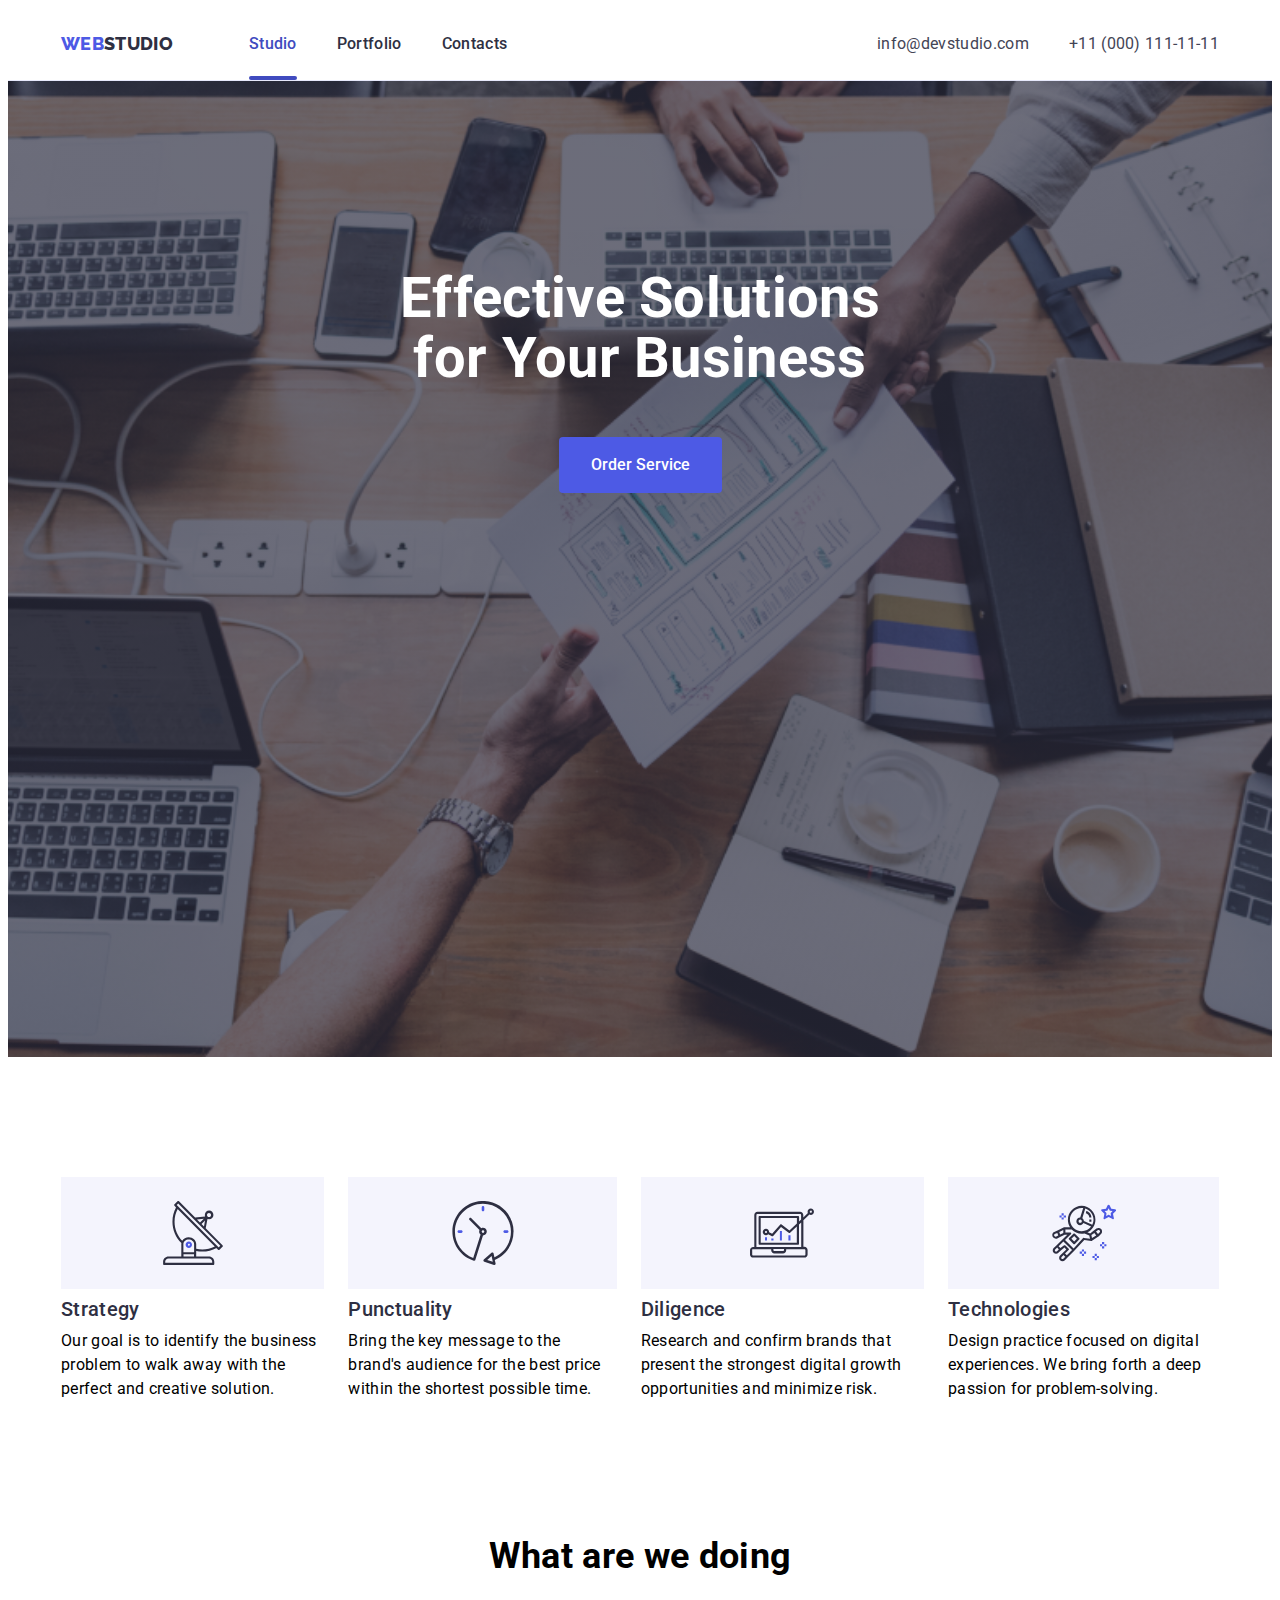
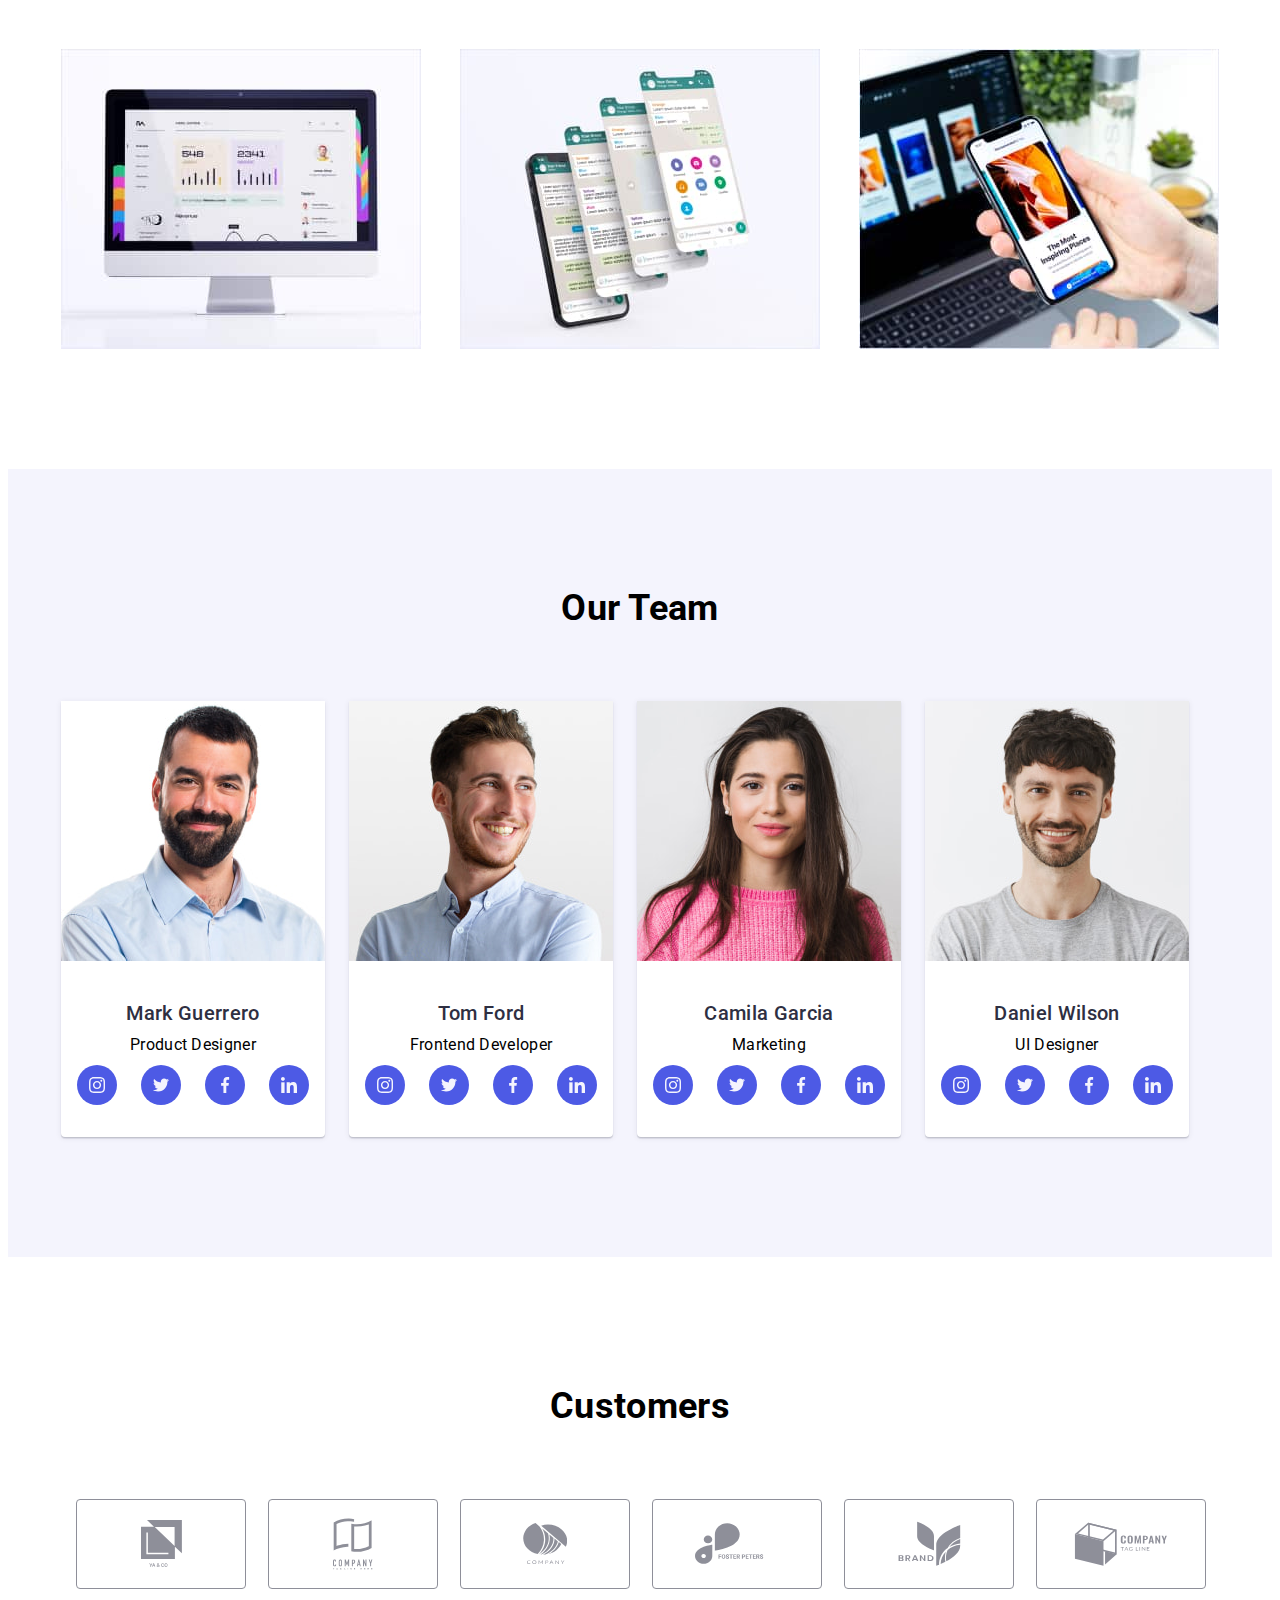
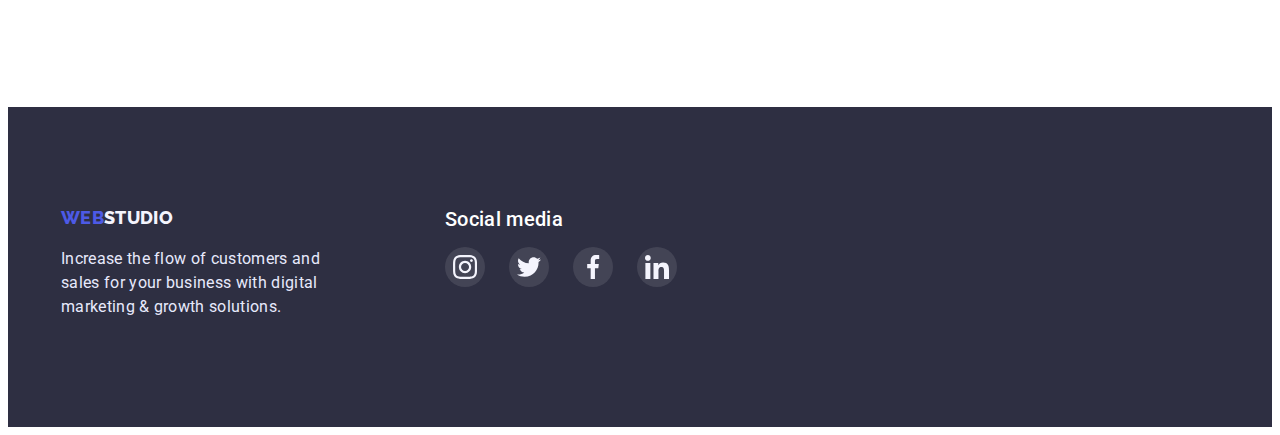
==== index.html @ f8e9d080 "Initial commit" ====
<!DOCTYPE html>
<html lang="en">
  <head>
    <meta charset="UTF-8" />
    <meta http-equiv="X-UA-Compatible" content="IE=edge" />
    <meta name="viewport" content="width=device-width, initial-scale=1.0" />
    <title>GOIT Homework 03</title>
    <link rel="preconnect" href="https://fonts.googleapis.com" />
    <link rel="preconnect" href="https://fonts.gstatic.com" crossorigin />
    <link
      href="https://fonts.googleapis.com/css2?family=Raleway:wght@800&family=Roboto:wght@400;500;700&display=swap"
      rel="stylesheet"
    />
    <link
      rel="stylesheet"
      href="https://cdnjs.cloudflare.com/ajax/libs/modern-normalize/1.1.0/modern-normalize.min.css"
      integrity="sha512-wpPYUAdjBVSE4KJnH1VR1HeZfpl1ub8YT/NKx4PuQ5NmX2tKuGu6U/JRp5y+Y8XG2tV+wKQpNHVUX03MfMFn9Q=="
      crossorigin="anonymous"
      referrerpolicy="no-referrer"
    />
    <link rel="stylesheet" href="./css/styles.css" />
  </head>

  <body>
    <!--Шапка-->
    <header class="page-header">
      <div class="container">
        <nav class="site-nav">
          <a class="logo" href="./index.html">
            <span class="logo-accent">Web</span>Studio</a
          >
          <ul class="site-nav list">
            <li class="item">
              <a class="link current" href="./index.html">Studio</a>
            </li>
            <li class="item">
              <a class="link" href="./portofolio.html">Portfolio</a>
            </li>
            <li class="item"><a class="link" href="">Contacts</a></li>
          </ul>
        </nav>

        <address>
          <ul class="auth-nav list">
            <li class="item">
              <a class="link" href="mailto:info@devstudio.com"
                >info@devstudio.com</a
              >
            </li>
            <li class="item">
              <a class="link" href="tel:+110001111111">+11 (000) 111-11-11</a>
            </li>
          </ul>
        </address>
      </div>
    </header>

    <main>
      <!--Hero-->
      <section class="hero-section">
        <h1 class="title">Effective Solutions for Your Business</h1>
        <button class="order-button" type="button" data-modal-open>
          Order Service
        </button>
      </section>

      <!--Features-->
      <section class="features-section">
        <div class="container">
          <h2 class="title" hidden>Features</h2>

          <ul class="features-list list">
            <li class="features-item">
              <div class="features-box">
                <svg class="features-icon" width="64" height="64">
                  <use href="./images/icons.svg#icon-antenna"></use>
                </svg>
              </div>
              <h3 class="subtitle">Strategy</h3>
              <p class="text">
                Our goal is to identify the business problem to walk away with
                the perfect and creative solution.
              </p>
            </li>
            <li class="features-item">
              <div class="features-box">
                <svg class="features-icon" width="64" height="64">
                  <use href="./images/icons.svg#icon-clock"></use>
                </svg>
              </div>
              <h3 class="subtitle">Punctuality</h3>
              <p>
                Bring the key message to the brand's audience for the best price
                within the shortest possible time.
              </p>
            </li>
            <li class="features-item">
              <div class="features-box">
                <svg class="features-icon" width="64" height="64">
                  <use href="./images/icons.svg#icon-diagram"></use>
                </svg>
              </div>
              <h3 class="subtitle">Diligence</h3>
              <p class="text">
                Research and confirm brands that present the strongest digital
                growth opportunities and minimize risk.
              </p>
            </li>
            <li class="features-item">
              <div class="features-box">
                <svg class="features-icon" width="64" height="64">
                  <use href="./images/icons.svg#icon-astronaut"></use>
                </svg>
              </div>
              <h3 class="subtitle">Technologies</h3>
              <p class="text">
                Design practice focused on digital experiences. We bring forth a
                deep passion for problem-solving.
              </p>
            </li>
          </ul>
        </div>
      </section>

      <!--What are we doing-->
      <section class="work-list-section">
        <div class="container">
          <h2 class="title">What are we doing</h2>

          <ul class="work-list list">
            <li class="item">
              <img
                class="image"
                src="./images/dekstop.jpg"
                alt="Monitor"
                width="360"
              />
            </li>
            <li class="item">
              <img
                class="image"
                src="./images/api.jpg"
                alt="Phones"
                width="360"
              />
            </li>
            <li class="item">
              <img
                class="image"
                src="./images/design.jpg"
                alt="Synchronization"
                width="360"
              />
            </li>
          </ul>
        </div>
      </section>

      <!--Our Team-->
      <section class="our-team-section">
        <div class="container">
          <h2 class="title">Our Team</h2>

          <ul class="team-list list">
            <li class="team-card">
              <img
                class="image"
                src="./images/photo-mark-guerrero.jpg"
                alt="photo-mark-guerrero"
                width="264"
              />
              <div class="card-label">
                <h3 class="subtitle">Mark Guerrero</h3>
                <p class="text">Product Designer</p>
                <ul class="social-list list">
                  <li class="social-item">
                    <a class="social-link" href="">
                      <svg class="social-icon">
                        <use href="./images/icons.svg#icon-instagram"></use>
                      </svg>
                    </a>
                  </li>
                  <li class="social-item">
                    <a class="social-link" href="">
                      <svg class="social-icon">
                        <use href="./images/icons.svg#icon-twitter"></use>
                      </svg>
                    </a>
                  </li>
                  <li class="social-item">
                    <a class="social-link" href="">
                      <svg class="social-icon">
                        <use href="./images/icons.svg#icon-facebook"></use>
                      </svg>
                    </a>
                  </li>
                  <li class="social-item">
                    <a class="social-link" href="">
                      <svg class="social-icon">
                        <use href="./images/icons.svg#icon-linkedin"></use>
                      </svg>
                    </a>
                  </li>
                </ul>
              </div>
            </li>
            <li class="team-card">
              <img
                class="image"
                src="./images/photo-tom-ford.jpg"
                alt="photo-tom-ford"
                width="264"
              />
              <div class="card-label">
                <h3 class="subtitle">Tom Ford</h3>
                <p class="text">Frontend Developer</p>
                <ul class="social-list list">
                  <li class="social-item">
                    <a class="social-link" href="">
                      <svg class="social-icon">
                        <use href="./images/icons.svg#icon-instagram"></use>
                      </svg>
                    </a>
                  </li>
                  <li class="social-item">
                    <a class="social-link" href="">
                      <svg class="social-icon">
                        <use href="./images/icons.svg#icon-twitter"></use>
                      </svg>
                    </a>
                  </li>
                  <li class="social-item">
                    <a class="social-link" href="">
                      <svg class="social-icon">
                        <use href="./images/icons.svg#icon-facebook"></use>
                      </svg>
                    </a>
                  </li>
                  <li class="social-item">
                    <a class="social-link" href="">
                      <svg class="social-icon">
                        <use href="./images/icons.svg#icon-linkedin"></use>
                      </svg>
                    </a>
                  </li>
                </ul>
              </div>
            </li>
            <li class="team-card">
              <img
                class="image"
                src="./images/photo-camila-garcia.jpg"
                alt="photo-camila-garcia"
                width="264"
              />
              <div class="card-label">
                <h3 class="subtitle">Camila Garcia</h3>
                <p class="text">Marketing</p>
                <ul class="social-list list">
                  <li class="social-item">
                    <a class="social-link" href="">
                      <svg class="social-icon">
                        <use href="./images/icons.svg#icon-instagram"></use>
                      </svg>
                    </a>
                  </li>
                  <li class="social-item">
                    <a class="social-link" href="">
                      <svg class="social-icon">
                        <use href="./images/icons.svg#icon-twitter"></use>
                      </svg>
                    </a>
                  </li>
                  <li class="social-item">
                    <a class="social-link" href="">
                      <svg class="social-icon">
                        <use href="./images/icons.svg#icon-facebook"></use>
                      </svg>
                    </a>
                  </li>
                  <li class="social-item">
                    <a class="social-link" href="">
                      <svg class="social-icon">
                        <use href="./images/icons.svg#icon-linkedin"></use>
                      </svg>
                    </a>
                  </li>
                </ul>
              </div>
            </li>
            <li class="team-card">
              <img
                class="image"
                src="./images/photo-daniel-wilson.jpg"
                alt="photo-daniel-wilson"
                width="264"
              />
              <div class="card-label">
                <h3 class="subtitle">Daniel Wilson</h3>
                <p class="text">UI Designer</p>
                <ul class="social-list list">
                  <li class="social-item">
                    <a class="social-link" href="">
                      <svg class="social-icon">
                        <use href="./images/icons.svg#icon-instagram"></use>
                      </svg>
                    </a>
                  </li>
                  <li class="social-item">
                    <a class="social-link" href="">
                      <svg class="social-icon">
                        <use href="./images/icons.svg#icon-twitter"></use>
                      </svg>
                    </a>
                  </li>
                  <li class="social-item">
                    <a class="social-link" href="">
                      <svg class="social-icon">
                        <use href="./images/icons.svg#icon-facebook"></use>
                      </svg>
                    </a>
                  </li>
                  <li class="social-item">
                    <a class="social-link" href="">
                      <svg class="social-icon">
                        <use href="./images/icons.svg#icon-linkedin"></use>
                      </svg>
                    </a>
                  </li>
                </ul>
              </div>
            </li>
          </ul>
        </div>
      </section>

      <!--Customers-->
      <section class="customers-section">
        <div class="container">
          <h2 class="title">Customers</h2>

          <ul class="customers-list list">
            <li class="customers-item">
              <a class="customers-link" href="">
                <svg class="customers-icon" width="41" height="47">
                  <use href="./images/icons.svg#icon-client-one"></use>
                </svg>
              </a>
            </li>
            <li class="customers-item">
              <a class="customers-link" href="">
                <svg class="customers-icon" width="40" height="52">
                  <use href="./images/icons.svg#icon-client-two"></use>
                </svg>
              </a>
            </li>
            <li class="customers-item">
              <a class="customers-link" href="">
                <svg class="customers-icon" width="44" height="41">
                  <use href="./images/icons.svg#icon-client-three"></use>
                </svg>
              </a>
            </li>
            <li class="customers-item">
              <a class="customers-link" href="">
                <svg class="customers-icon" width="84" height="41">
                  <use href="./images/icons.svg#icon-client-four"></use>
                </svg>
              </a>
            </li>
            <li class="customers-item">
              <a class="customers-link" href="">
                <svg class="customers-icon" width="63" height="45">
                  <use href="./images/icons.svg#icon-client-five"></use>
                </svg>
              </a>
            </li>
            <li class="customers-item">
              <a class="customers-link" href="">
                <svg class="customers-icon" width="94" height="44">
                  <use href="./images/icons.svg#icon-client-six"></use>
                </svg>
              </a>
            </li>
          </ul>
        </div>
      </section>
    </main>

    <!--Footer-->
    <footer class="footer">
      <div class="container">
        <div class="studio">
          <a class="logo" href="./index.html">
            <span class="logo-accent">Web</span>Studio</a
          >
          <p class="text">
            Increase the flow of customers and sales for your business with
            digital marketing & growth solutions.
          </p>
        </div>

        <div class="social-media">
          <h3 class="social-media subtitle">Social media</h3>
          <ul class="social-list list">
            <li class="social-item">
              <a class="social-link inverted" href="">
                <svg class="social-icon">
                  <use href="./images/icons.svg#icon-instagram"></use>
                </svg>
              </a>
            </li>
            <li class="social-item">
              <a class="social-link inverted" href="">
                <svg class="social-icon">
                  <use href="./images/icons.svg#icon-twitter"></use>
                </svg>
              </a>
            </li>
            <li class="social-item">
              <a class="social-link inverted" href="">
                <svg class="social-icon">
                  <use href="./images/icons.svg#icon-facebook"></use>
                </svg>
              </a>
            </li>
            <li class="social-item">
              <a class="social-link inverted" href="">
                <svg class="social-icon">
                  <use href="./images/icons.svg#icon-linkedin"></use>
                </svg>
              </a>
            </li>
          </ul>
        </div>
      </div>
    </footer>

    <!--Modal-->
    <div class="backdrop is-hidden" data-modal>
      <div class="modal">
        <button class="modal-close" type="button" data-modal-close>
          <svg class="modal-icon">
            <use href="./images/icons.svg#icon-close"></use>
          </svg>
        </button>
      </div>
    </div>

    <!--Scripts-->
    <script src="./js/modal.js"></script>
  </body>
</html>
---- css/styles.css ----
:root {
  /*Fonts*/
  --text-color-primary: #434455; /*slate*/
  --text-color-secondary: #e7e9fc; /*cornflower*/
  --title-color-primary: #2e2f42; /*navy blue*/
  --title-color-inverted: #ffffff; /*white*/
  --logo-color-dark: #2e2f42; /*navy blue*/
  --logo-color-light: #f4f4fd; /*cloud*/
  --logo-color-accent: #4d5ae5; /*Iris*/
  --text-color-hover: #404bbf; /*ocean*/
  /*Backgrounds*/
  --bg-color-main: #ffffff; /*white*/
  --bg-color-light-primary: #f4f4fd; /*cloud*/
  --bg-color-light-secondary: #e7e9fc; /*cornflower*/
  --bg-color-modal: #fcfcfc;
  --bg-color-dark: #2e2f42; /*navy blue*/
  --bg-color-accent: #4d5ae5; /*Iris*/
  --bg-color-hover: #404bbf; /*ocean*/
  --bg-color-hover-footer: #31d0aa; /*green*/
  --bg-color-inactive: #8e8f99; /*light slate*/
}

body {
  color: var(--primary-text-color);
  font-family: "Roboto", sans-serif;
  font-weight: 400;
  font-size: 16px;
  line-height: 1.5;
  background-color: var(bg-color-main);
  letter-spacing: 0.02em;
}

p,
h1,
h2,
h3,
h4,
h5,
h6 {
  margin-top: 0;
}
.list {
  display: flex;
  list-style-type: none;
  margin: 0;
  padding: 0;
}

.container {
  width: 1158px;
  margin: 0 auto;
  padding-left: 15px;
  padding-right: 15px;
}

/*Header*/
.page-header {
  background-color: var(--bg-color-main);
  border-bottom: 1px solid var(--bg-color-light-secondary);
}

.page-header .container {
  display: flex;
  align-items: center;
  justify-content: space-between;
}

.logo {
  padding-top: 24px;
  padding-bottom: 24px;
  margin-right: 76px;

  font-family: "Raleway", sans-serif;
  color: var(--logo-color-dark);
  font-weight: 800;
  font-size: 18px;
  line-height: 1.33;
  text-transform: uppercase;
  text-decoration: none;
}
.logo-accent {
  color: var(--logo-color-accent);
}

.site-nav,
.auth-nav {
  display: flex;
}

.site-nav .item:not(:last-child),
.auth-nav .item:not(:last-child) {
  margin-right: 40px;
}

.site-nav .link {
  position: relative;
  display: block;
  padding: 24px 0px;

  color: var(--title-color-primary);
  font-weight: 500;
  font-size: 16px;
  line-height: 1.5;
  text-decoration: none;

  transition: color 250ms cubic-bezier(0.4, 0, 0.2, 1);
}

.site-nav .link.current::after {
  position: absolute;
  bottom: 0;
  left: 0;

  content: "";
  width: 100%;
  height: 4px;

  background-color: currentColor;
  border-radius: 2px;
}

.site-nav .link:focus,
.site-nav .link:hover {
  color: var(--text-color-hover);
}

.site-nav .link.current {
  color: var(--text-color-hover);
}
.auth-nav .link {
  display: block;
  padding-top: 24px;
  padding-bottom: 24px;

  color: var(--text-color-primary);
  font-style: normal;
  text-decoration: none;

  transition: color 250ms cubic-bezier(0.4, 0, 0.2, 1);
}

.auth-nav .link:focus,
.auth-nav .link:hover {
  color: var(--text-color-hover);
}

/*Hero*/
.hero-section {
  max-width: 1440px;
  height: 600px;
  margin-right: auto;
  margin-left: auto;
  padding-top: 188px;
  padding-bottom: 188px;
  text-align: center;
  background-color: var(--bg-color-dark);
  background-image: linear-gradient(
      rgba(46, 47, 66, 0.7),
      rgba(46, 47, 66, 0.7)
    ),
    url(../images/people-office.jpg);
  background-size: cover;
  background-position: center;
}

.hero-section .title {
  margin-left: auto;
  margin-right: auto;
  margin-bottom: 48px;
  width: 496px;

  color: var(--title-color-inverted);
  font-size: 56px;
  line-height: 1.07;
}
.order-button {
  padding: 16px 32px;

  background-color: var(--bg-color-accent);
  color: var(--title-color-inverted);
  border: none;
  border-radius: 4px;
  font-family: inherit;
  font-weight: 500;
  font-size: 16px;
  line-height: 1.5;

  transition: background-color 250ms cubic-bezier(0.4, 0, 0.2, 1);
}

.order-button:hover,
.order-button:focus {
  background-color: var(--bg-color-hover);
  cursor: pointer;
}

/*Features*/
.features-section {
  padding-top: 120px;
  padding-bottom: 120px;
}
.title {
  margin-bottom: 72px;
  color: var(--primary-title-color);
  font-size: 36px;
  line-height: 1.11;
}
.features-list {
  display: flex;
  gap: 24px;
}

.features-box {
  display: flex;
  justify-content: center;
  align-items: center;
  height: 112px;
  background-color: var(--bg-color-light-primary);
}

.subtitle {
  margin-top: 8px;
  margin-bottom: 8px;
  color: var(--title-color-primary);
  font-weight: 500;
  font-size: 20px;
  line-height: 1.2;
}
.text {
  margin-bottom: 8px;
}
.work-list-section {
  padding-bottom: 120px;

  text-align: center;
}
.work-list {
  display: flex;
  justify-content: space-between;
  padding-bottom: 0;
}

.image {
  display: block;
}

/*Our team*/
.our-team-section {
  text-align: center;
  padding-top: 120px;
  padding-bottom: 120px;
  background-color: var(--bg-color-light-primary);
}

.team-list {
  display: flex;
}

.team-card {
  margin-right: 24px;
  background-color: var(--bg-color-main);
  box-shadow: 0px 1px 6px rgba(46, 47, 66, 0.08),
    0px 1px 1px rgba(46, 47, 66, 0.16), 0px 2px 1px rgba(46, 47, 66, 0.08);
  border-radius: 0px 0px 4px 4px;
}

.team-card:last-child {
  margin-right: 0;
}

.card-label {
  padding: 32px 16px;
}

.social-list {
  display: flex;
  justify-content: center;
  gap: 24px;
}

.social-item {
  width: 40px;
  height: 40px;
}

.social-link {
  display: flex;
  justify-content: center;
  align-items: center;
  width: 100%;
  height: 100%;
  background-color: var(--bg-color-accent);
  border-radius: 50%;
  fill: var(--bg-color-light-primary);

  transition: background-color 250ms cubic-bezier(0.4, 0, 0.2, 1);
}

.social-icon {
  width: 16px;
  height: 16px;
  /* fill: currentColor; */
}
.social-link:hover,
.social-link:focus {
  background-color: var(--bg-color-hover);
}

/*Customers*/
.customers-section {
  padding-top: 130px;
  padding-bottom: 120px;
  text-align: center;
}

.customers-list {
  display: flex;
  justify-content: center;
  gap: 24px;
}

.customers-item {
  width: 168px;
  height: 88px;
}
.customers-link {
  display: flex;
  justify-content: center;
  align-items: center;
  width: 100%;
  height: 100%;

  background-color: var(--bg-color-light-main);
  border: 1px solid var(--bg-color-inactive);
  border-radius: 4px;
  fill: var(--bg-color-inactive);

  transition-property: fill, border-color;
  transition-duration: 250ms;
  transition-timing-function: cubic-bezier(0.4, 0, 0.2, 1);
}

.customers-link:hover,
.customers-link:focus {
  fill: var(--bg-color-hover);
  border-color: var(--bg-color-hover);
}

/*Footer*/
.footer {
  background-color: var(--bg-color-dark);
  padding-top: 100px;
  padding-bottom: 100px;
}
.footer .container {
  display: flex;
}

.footer .logo {
  padding: 0 0;
  margin-right: 0;
  margin-bottom: 16px;

  font-family: "Raleway", sans-serif;
  color: var(--logo-color-light);
  font-weight: 800;
  font-size: 18px;
  line-height: 1.17;
  text-transform: uppercase;
}
.footer .text {
  padding-top: 16px;
  width: 264px;
  color: var(--text-color-secondary);
}

.studio {
  display: block;
  margin-right: 120px;
}

.social-media {
  display: block;
}

.social-media .subtitle {
  color: var(--title-color-inverted);
  margin-top: 0;
  margin-bottom: 16px;
}

.social-link.inverted {
  background-color: rgba(255, 255, 255, 0.1);
  fill: var(--logo-color-light);

  transition: background-color 250ms cubic-bezier(0.4, 0, 0.2, 1);
}

.social-media .social-icon {
  width: 24px;
  height: 24px;
}

.social-link.inverted:hover,
.social-link.inverted:focus {
  background-color: var(--bg-color-hover-footer);
}

/*PORTFOLIO*/
.portfolio {
  padding-top: 96px;
  padding-bottom: 120px;
}

.filters {
  display: flex;
  justify-content: center;
  margin-bottom: 72px;
}

.filters .item:not(:last-child) {
  margin-right: 24px;
}

.filters .button {
  padding: 12px 24px;
  background-color: var(--bg-color-light-primary);
  border: 1px solid var(--bg-color-light-secondary);
  border-radius: 4px;
  color: var(--logo-color-accent);
  font-family: inherit;
  font-weight: 500;
  font-size: 16px;
  line-height: 1.5;

  transition-property: background-color, border-color, color, box-shadow;
  transition-duration: 250ms;
  transition-timing-function: cubic-bezier(0.4, 0, 0.2, 1);
}
.filters .button:focus,
.filters .button:hover {
  background-color: var(--bg-color-hover);
  border-color: var(--bg-color-hover);
  box-shadow: 0px 3px 1px rgba(0, 0, 0, 0.1), 0px 2px 1px rgba(0, 0, 0, 0.08),
    0px 2px 2px rgba(0, 0, 0, 0.12);
  color: var(--title-color-inverted);
  cursor: pointer;
}

.portfolio-list {
  display: flex;
  flex-wrap: wrap;
}

.portfolio-item {
  width: 360px;
  margin-right: 24px;
  margin-bottom: 48px;
}

.portfolio-item:nth-child(3n) {
  margin-right: 0;
}

.portfolio-link {
  display: block;
  width: 100%;
  border: 1px solid var(--bg-color-light-secondary);
  text-decoration: none;

  transition: box-shadow 250ms cubic-bezier(0.4, 0, 0.2, 1);
}

.portfolio-link:hover {
  opacity: 1;
  box-shadow: 0px 1px 6px rgba(46, 47, 66, 0.08),
    0px 1px 1px rgba(46, 47, 66, 0.16), 0px 2px 1px rgba(46, 47, 66, 0.08);
}

.card-thumb {
  position: relative;
  overflow: hidden;
}

.portfolio-image {
  display: block;
  width: 100%;
  border-color: transparent;
}

.overlay {
  position: absolute;
  top: 0;
  left: 0;
  width: 100%;
  height: 100%;
  transform: translateY(100%);

  padding: 32px 40px;
  margin-bottom: 0;

  color: var(--logo-color-light);
  background-color: var(--bg-color-accent);

  opacity: 0;

  transition-property: opacity, transform;
  transition-duration: 250ms;
  transition-timing-function: cubic-bezier(0.4, 0, 0.2, 1);
}

.portfolio-link:hover .overlay,
.portfolio-link:focus .overlay {
  transform: translateY(0);
  opacity: 1;
}

.portfolio-item .card-label {
  color: var(--text-color-primary);
}

.backdrop {
  position: fixed;
  top: 0;
  left: 0;
  width: 100%;
  height: 100%;
  padding: 20px 0px;
  background-color: rgba(46, 47, 66, 0.4);

  transition-property: transform, opacity, visibility;
  transition-duration: 250ms;
  transition-timing-function: cubic-bezier(0.4, 0, 0.2, 1);
}

.backdrop.is-hidden {
  opacity: 0;
  visibility: hidden;
  pointer-events: none;

  transform: scale(1.25);
}

.modal {
  position: absolute;
  top: 50%;
  left: 50%;
  transform: translate(-50%, -50%);
  width: 100%;
  height: 100%;
  max-width: 408px;
  max-height: 576px;
  border-radius: 4px;
  background-color: var(--bg-color-modal);
  overflow: auto;
}

.modal-close {
  position: absolute;
  top: 24px;
  right: 24px;

  width: 24px;
  height: 24px;
  background-color: var(--bg-color-light-secondary);
  border: 1px solid rgba(0, 0, 0, 0.1);
  border-radius: 50%;
}

.modal-close:hover {
  background-color: var(--bg-color-hover);
  border-color: var(--bg-color-hover);
  fill: var(--title-color-inverted);
  cursor: pointer;
}

.modal-icon {
  display: block;
  width: 8px;
  height: 8px;
  margin: auto;
}
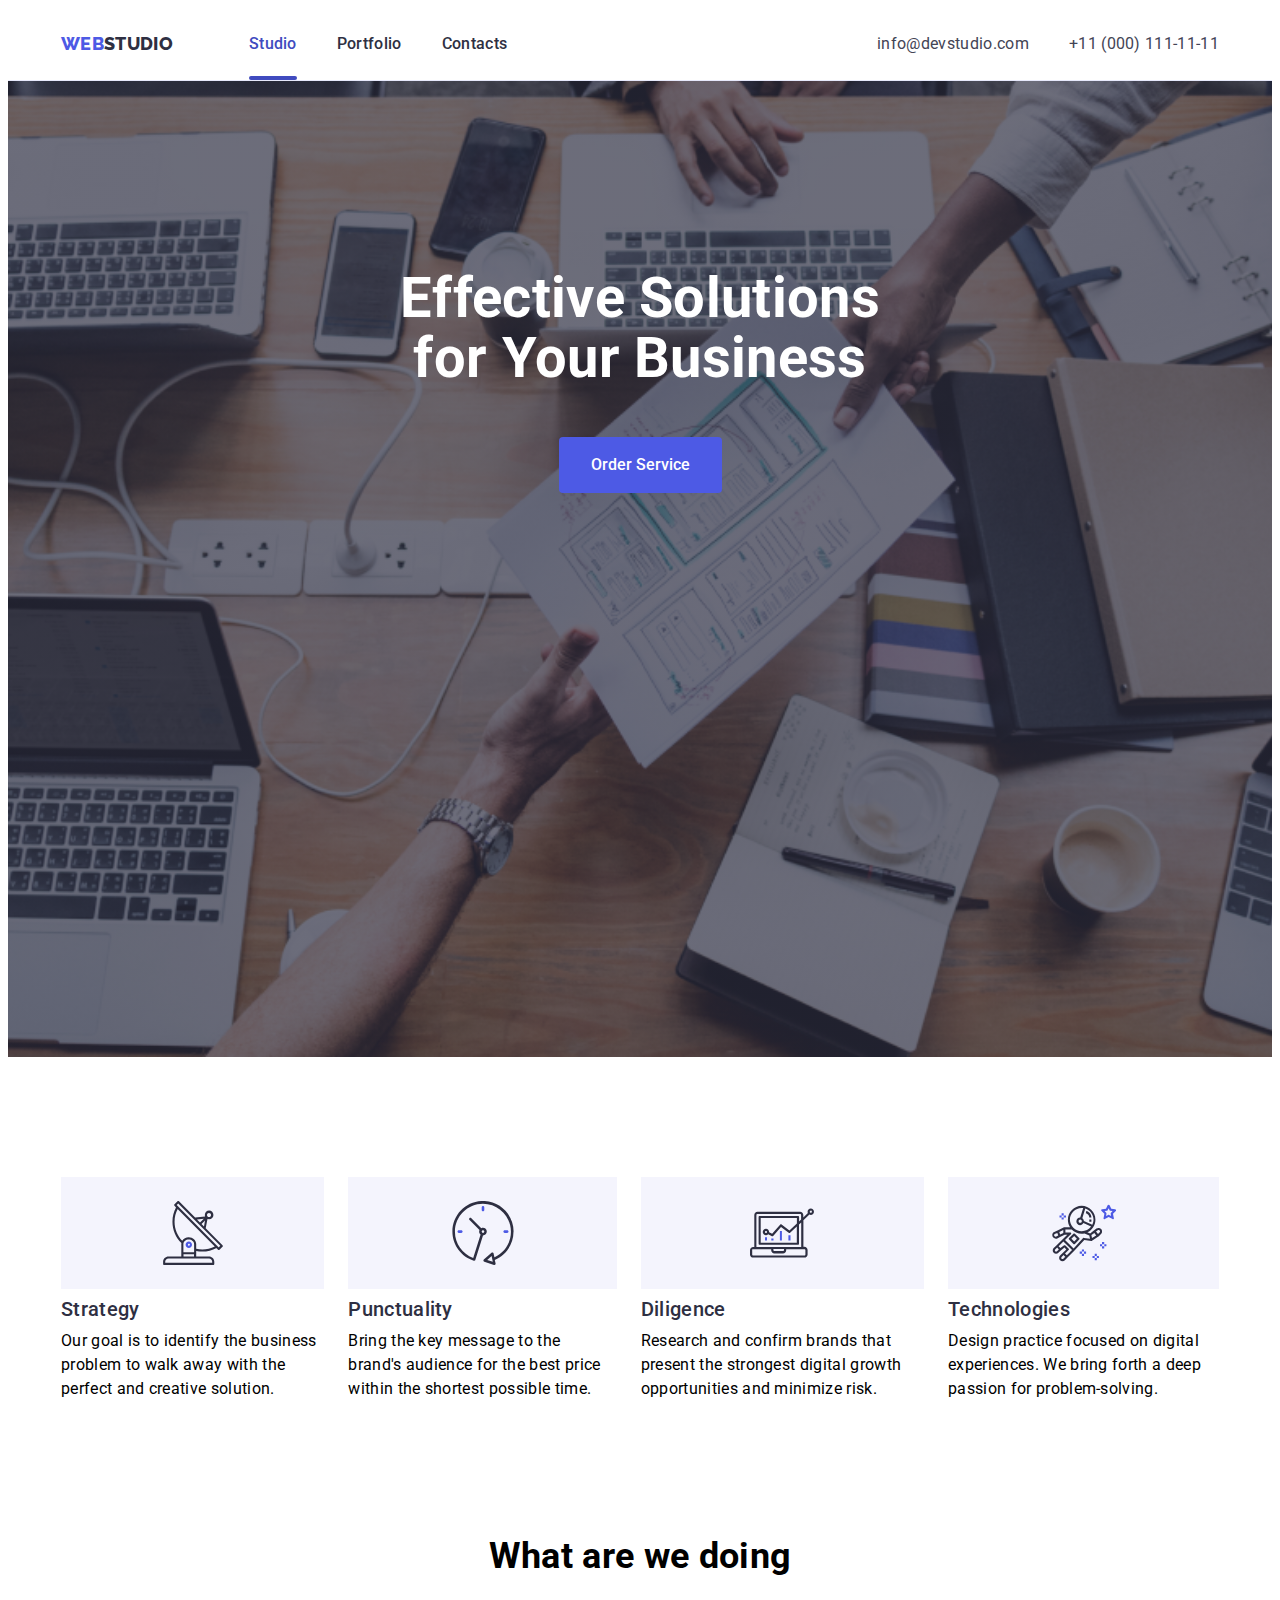
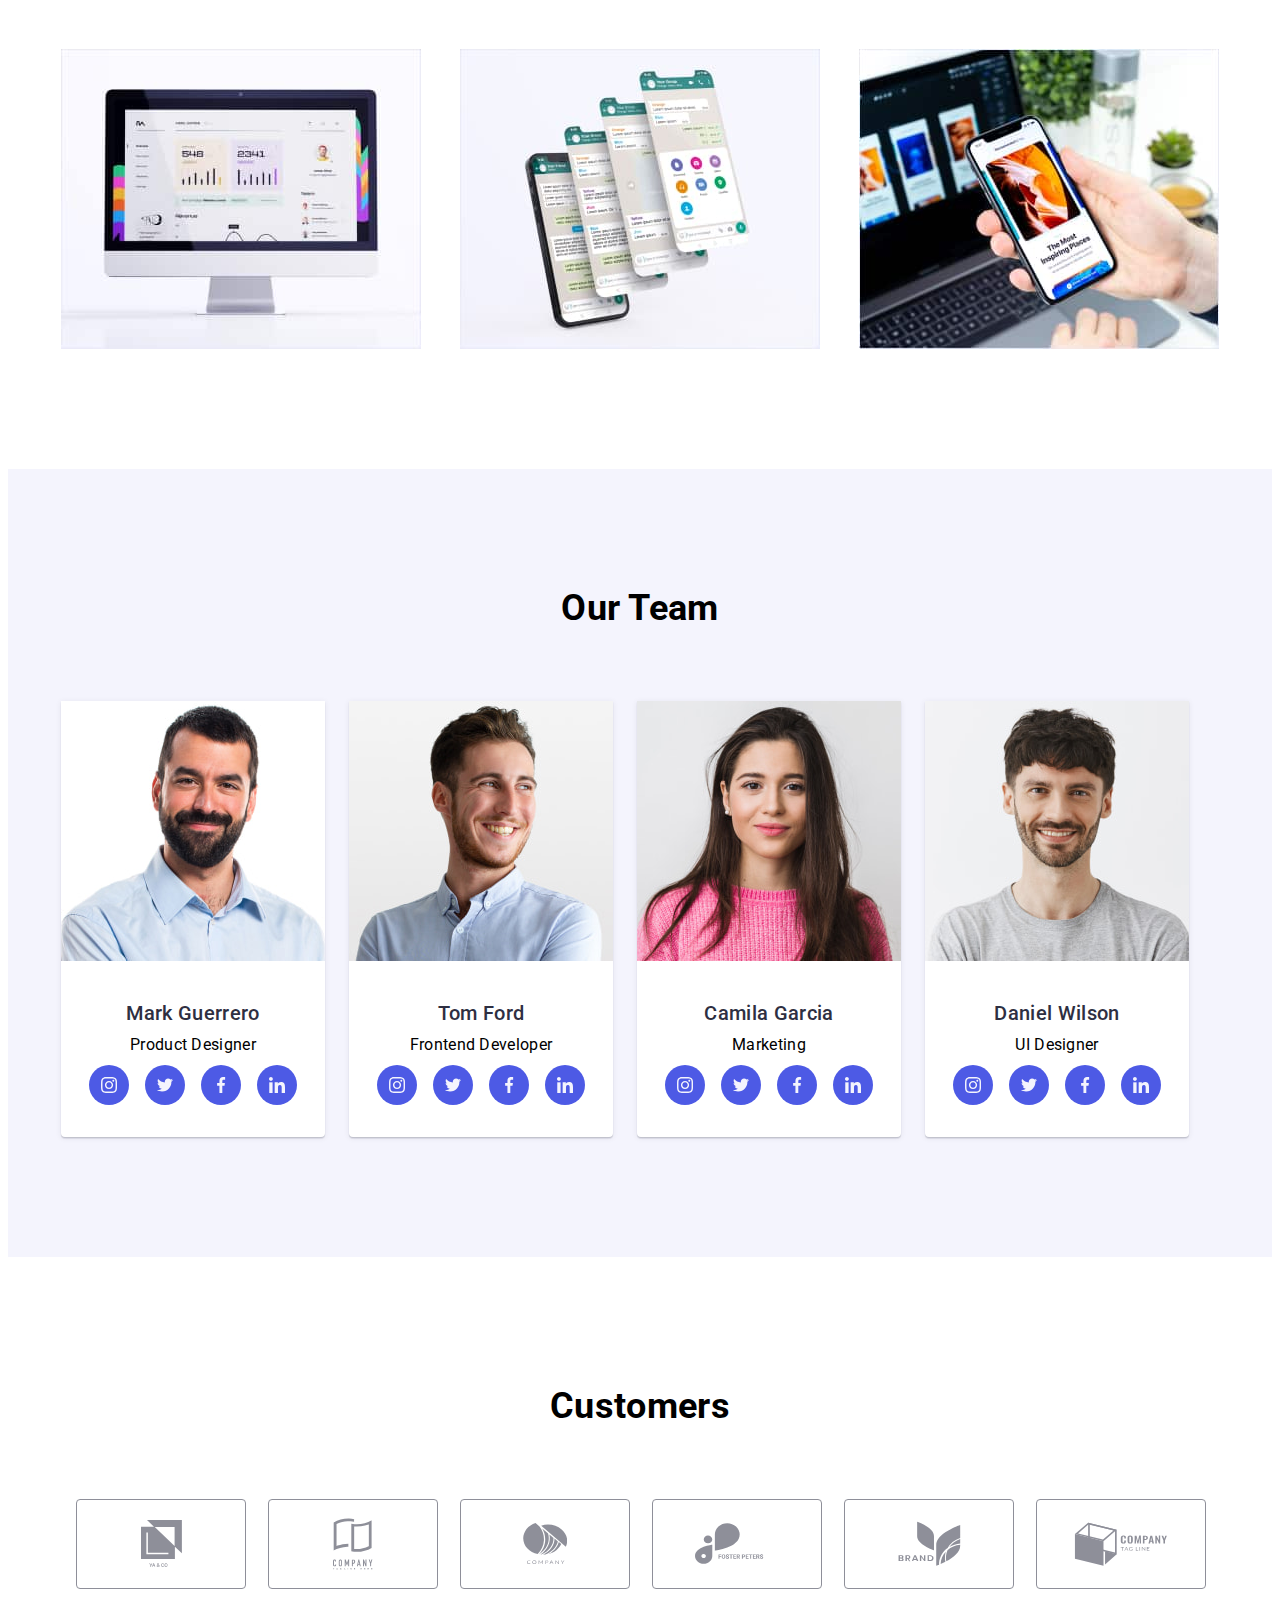
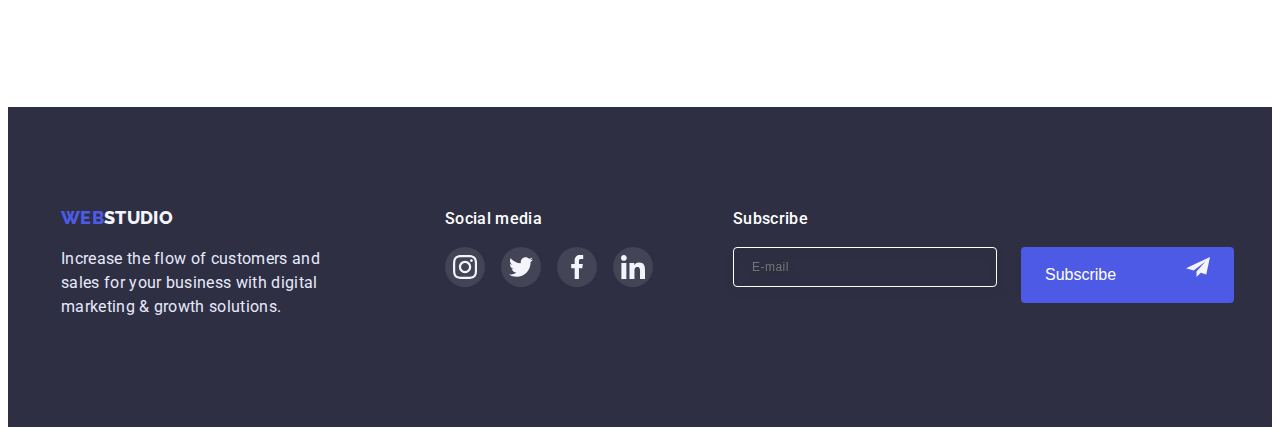
==== commit 70e98c31: "changes 0603" ====
--- a/index.html
+++ b/index.html
@@ -4,7 +4,7 @@
     <meta charset="UTF-8" />
     <meta http-equiv="X-UA-Compatible" content="IE=edge" />
     <meta name="viewport" content="width=device-width, initial-scale=1.0" />
-    <title>GOIT Homework 03</title>
+    <title>Webstudio</title>
     <link rel="preconnect" href="https://fonts.googleapis.com" />
     <link rel="preconnect" href="https://fonts.gstatic.com" crossorigin />
     <link
@@ -433,6 +433,27 @@
             </li>
           </ul>
         </div>
+
+        <div class="subscribe">
+          <p class="subtitle">Subscribe</p>
+          <div class="subscribe-form">
+            <label class="email-label">
+              <input
+                class="email-input"
+                type="email"
+                name="email"
+                placeholder="E-mail"
+              />
+            </label>
+
+            <div class="subscribe-send">
+              <button class="subscribe-btn" type="submit">Subscribe</button>
+              <svg class="icon-send">
+                <use href="./images/icons.svg#icon-send"></use>
+              </svg>
+            </div>
+          </div>
+        </div>
       </div>
     </footer>
 
@@ -440,10 +461,65 @@
     <div class="backdrop is-hidden" data-modal>
       <div class="modal">
         <button class="modal-close" type="button" data-modal-close>
-          <svg class="modal-icon">
+          <svg class="icon-close">
             <use href="./images/icons.svg#icon-close"></use>
           </svg>
         </button>
+
+        <form class="modal-form">
+          <p class="subtitle">Leave your contacts and we will call you back</p>
+          <ul class="subscribe-list list">
+            <li class="subscribe-field">
+              <label class="label"
+                >Name
+                <input class="input" type="text" name="name" />
+
+                <svg class="icon">
+                  <use href="./images/icons.svg#icon-person"></use>
+                </svg>
+              </label>
+            </li>
+            <li class="subscribe-field">
+              <label class="label"
+                >Phone
+                <input class="input" type="tel" name="phone" />
+
+                <svg class="icon">
+                  <use href="./images/icons.svg#icon-phone"></use>
+                </svg>
+              </label>
+            </li>
+            <li class="subscribe-field">
+              <label class="label"
+                >Email
+                <input class="input" type="email" name="email" />
+
+                <svg class="icon">
+                  <use href="./images/icons.svg#icon-email"></use>
+                </svg>
+              </label>
+            </li>
+            <li class="subscribe-field">
+              <label class="label"
+                >Comment
+                <textarea
+                  class="input"
+                  name="comment"
+                  rows="10"
+                  placeholder="Text input"
+                ></textarea>
+              </label>
+            </li>
+            <li>
+              <label class="agreement-label">
+                <input class="agreement-checkbox" type="checkbox" />
+                I accept the terms and conditions of the
+                <a class="privacy-police" href="">Privacy Policy</a>
+              </label>
+            </li>
+          </ul>
+          <button type="submit" class="send-btn">Send</button>
+        </form>
       </div>
     </div>
 
--- a/css/styles.css
+++ b/css/styles.css
@@ -368,6 +368,16 @@
   line-height: 1.17;
   text-transform: uppercase;
 }
+
+.footer .subtitle {
+  margin-top: 0;
+  margin-bottom: 16px;
+  color: var(--title-color-inverted);
+  font-weight: 500;
+  font-size: 16px;
+  line-height: 1.5;
+}
+
 .footer .text {
   padding-top: 16px;
   width: 264px;
@@ -381,12 +391,11 @@
 
 .social-media {
   display: block;
-}
-
-.social-media .subtitle {
-  color: var(--title-color-inverted);
-  margin-top: 0;
-  margin-bottom: 16px;
+  margin-right: 80px;
+}
+
+.social-list.list {
+  gap: 16px;
 }
 
 .social-link.inverted {
@@ -404,6 +413,64 @@
 .social-link.inverted:hover,
 .social-link.inverted:focus {
   background-color: var(--bg-color-hover-footer);
+}
+
+/*Form Subscribe*/
+
+.subscribe-form {
+  display: flex;
+}
+
+.email-label {
+}
+
+.email-input {
+  box-sizing: border-box;
+  width: 264px;
+  height: 40px;
+  margin-right: 24px;
+  padding: 8px 18px;
+
+  border: 1px solid var(--bg-color-main);
+  filter: drop-shadow(0px 4px 4px rgba(0, 0, 0, 0.15));
+  border-radius: 4px;
+  background-color: transparent;
+}
+
+.email-input[placeholder] {
+  color: var(--title-color-inverted);
+  font-size: 12px;
+  line-height: 2;
+  letter-spacing: 0.04em;
+}
+
+.subscribe-send {
+  width: 165px;
+  height: 40px;
+  padding: 8px 24px;
+
+  display: flex;
+  text-align: center;
+  justify-content: space-between;
+  background-color: var(--bg-color-accent);
+  border-radius: 4px;
+}
+
+.subscribe-btn {
+  padding: 0;
+  color: var(--title-color-inverted);
+  font-weight: 500;
+  font-size: 16px;
+  line-height: 1.5;
+
+  background-color: transparent;
+  border: none;
+}
+
+.icon-send {
+  width: 24px;
+  height: 24px;
+  fill: var(--logo-color-light);
 }
 
 /*PORTFOLIO*/
@@ -574,9 +641,78 @@
   cursor: pointer;
 }
 
-.modal-icon {
+.icon-close {
   display: block;
   width: 8px;
   height: 8px;
   margin: auto;
 }
+
+.modal-form {
+  position: absolute;
+  top: 72px;
+  left: 24px;
+  right: 24px;
+  color: var(--bg-color-inactive);
+  font-size: 12px;
+}
+
+.modal-form .subtitle {
+  margin-top: 0;
+  margin-bottom: 16px;
+  margin-left: auto;
+  margin-right: auto;
+  font-size: 16px;
+  line-height: 1.5;
+}
+
+.subscribe-list {
+  display: flex;
+  flex-direction: column;
+}
+
+.subscribe-field {
+  position: relative;
+  margin-bottom: 8px;
+  /*  display: flex;
+  flex-direction: column; */
+}
+
+.subscribe-field .label {
+  margin-bottom: 4px;
+}
+
+.subscribe-field .input {
+  width: 100%;
+  padding: 11px 16px 11px 38px;
+
+  border: 1px solid rgba(33, 33, 33, 0.2);
+  border-radius: 4px;
+}
+
+.icon {
+  position: absolute;
+  top: 11px;
+  left: 16px;
+  width: 18px;
+  height: 24px;
+}
+
+textarea[placeholder] {
+  color: rgba(46, 47, 66, 0.4);
+}
+
+.send-btn {
+  width: 169px;
+  height: 56px;
+  margin: 0 auto;
+  padding: 16px 32px;
+  font-weight: 500;
+  font-size: 16px;
+  line-height: 1.5;
+  color: var(--title-color-inverted);
+  background-color: var(--bg-color-accent);
+  box-shadow: 0px 4px 4px rgba(0, 0, 0, 0.15);
+  border: none;
+  border-radius: 4px;
+}
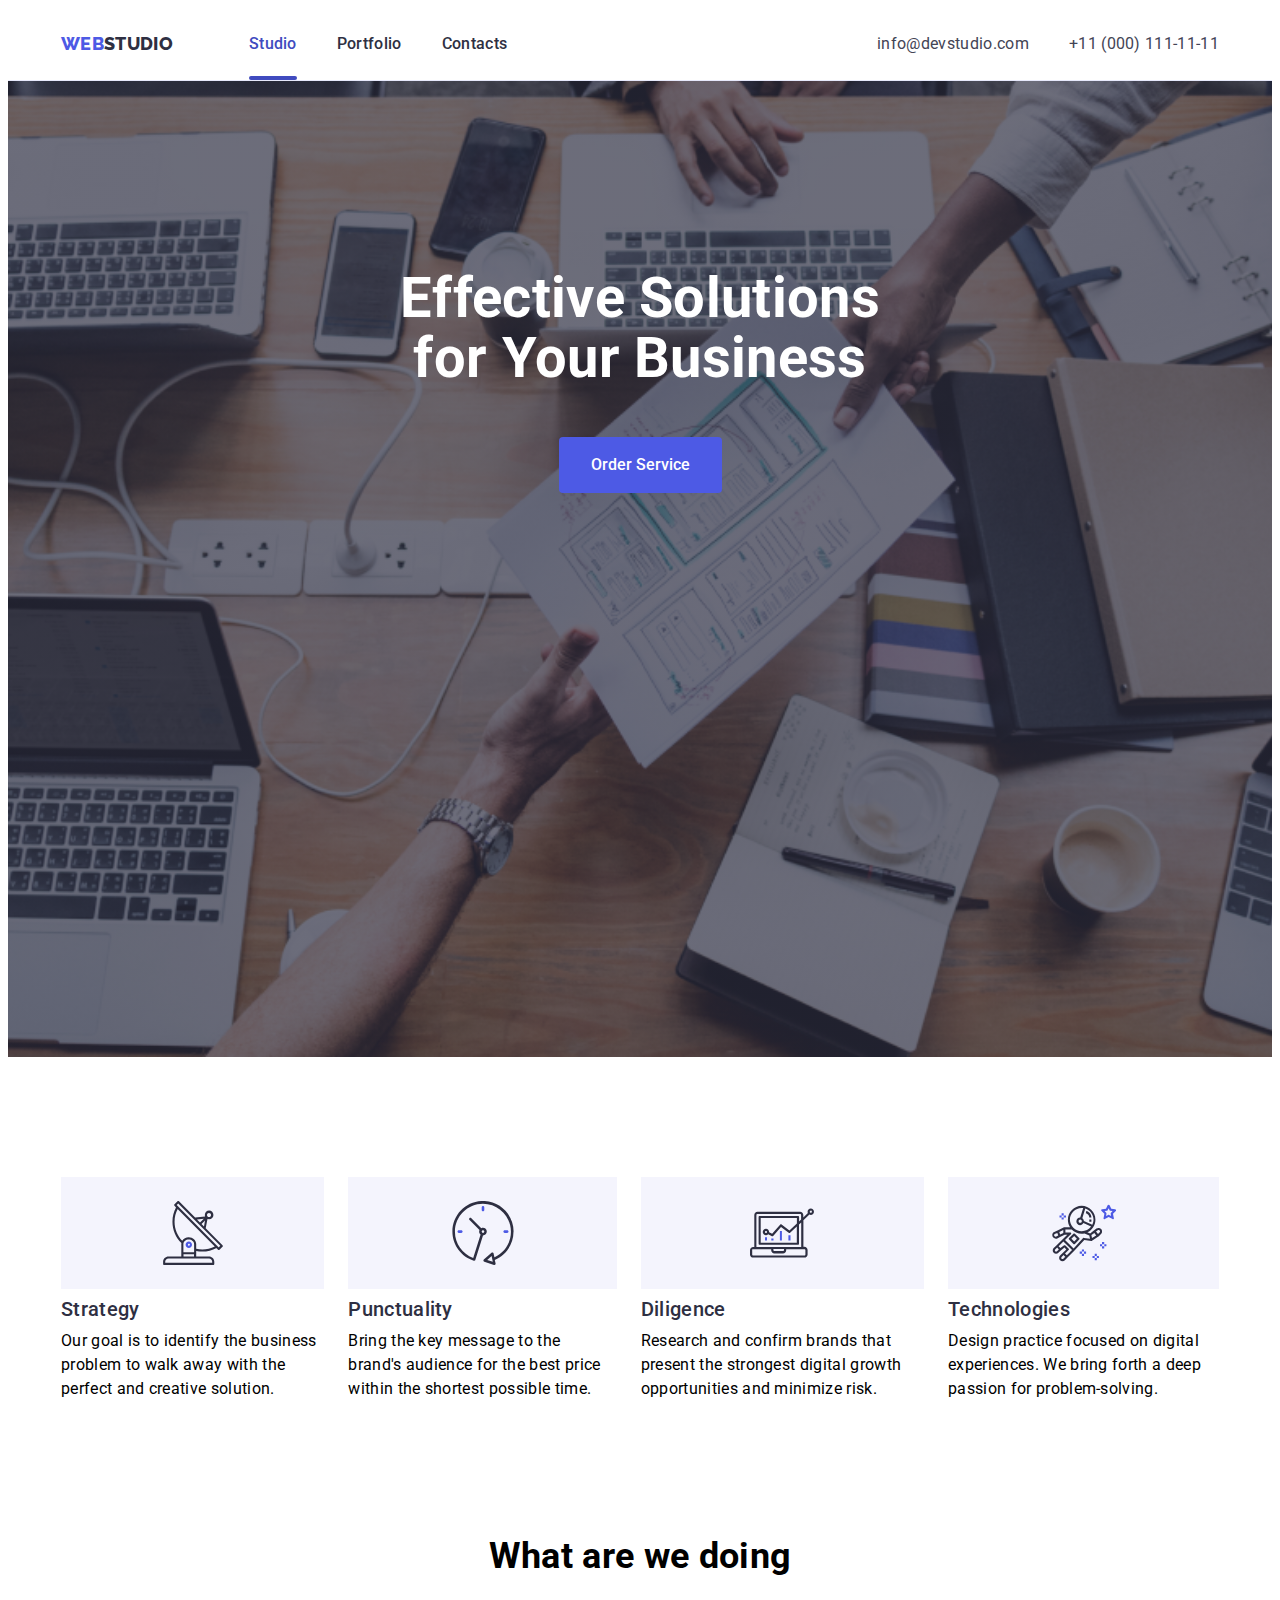
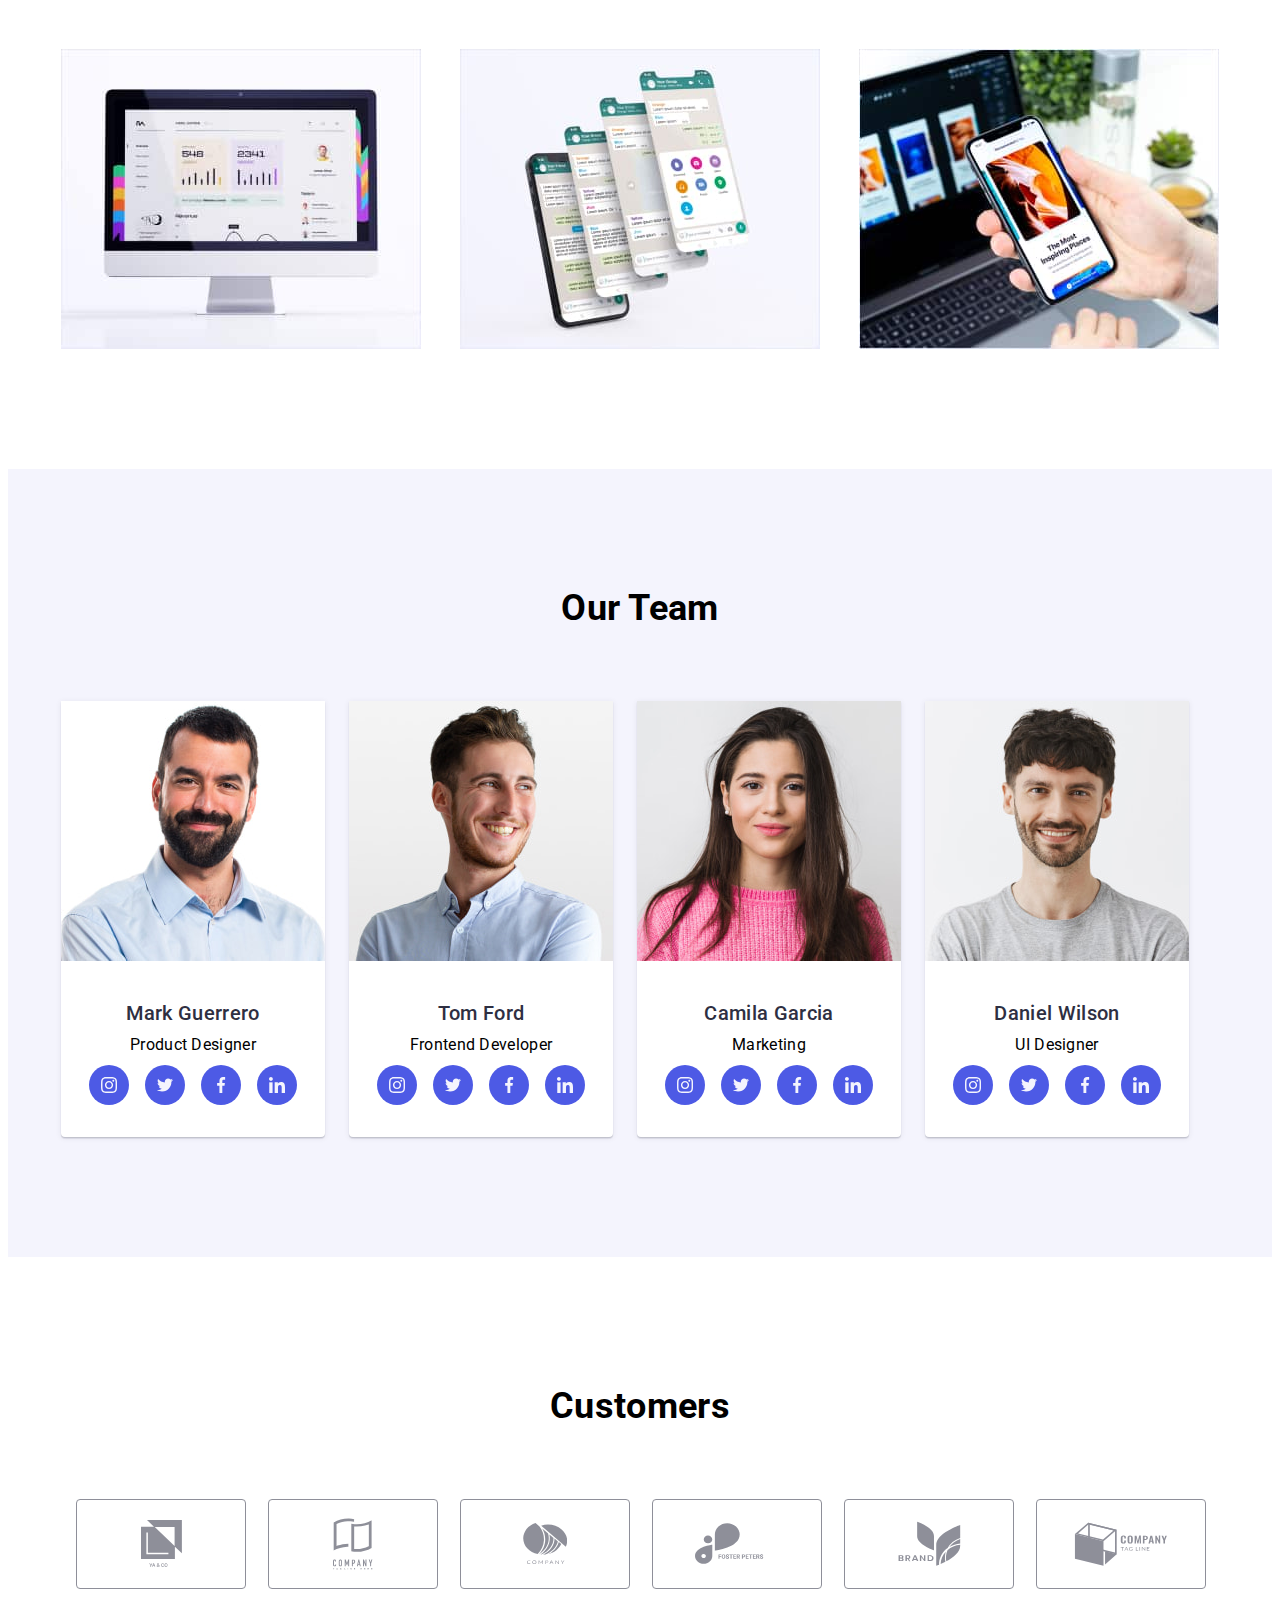
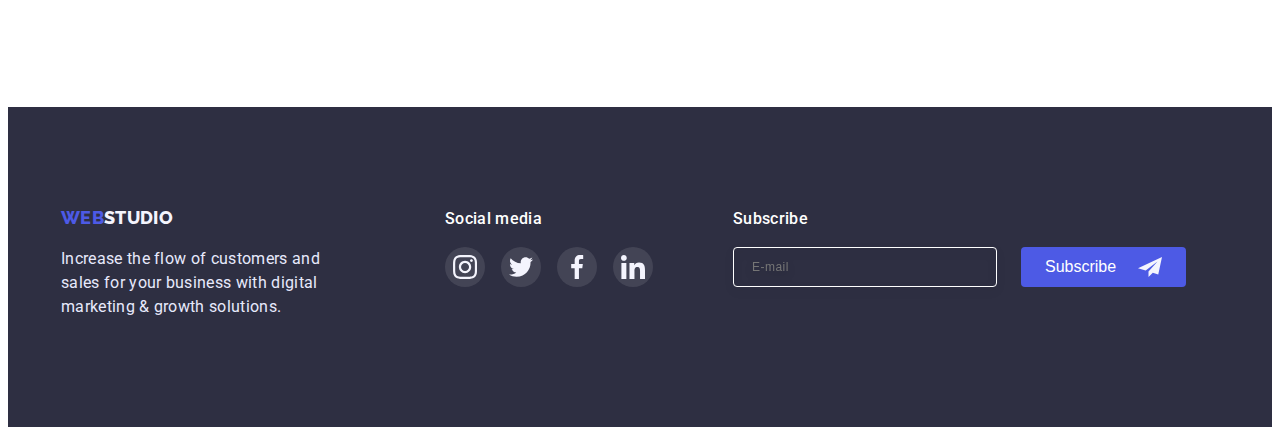
==== commit eb9b8972: "Виправлення уваг 1203" ====
--- a/index.html
+++ b/index.html
@@ -434,9 +434,9 @@
           </ul>
         </div>
 
-        <div class="subscribe">
+        <form class="subscribe">
           <p class="subtitle">Subscribe</p>
-          <div class="subscribe-form">
+          <div class="subscribe-field">
             <label class="email-label">
               <input
                 class="email-input"
@@ -453,7 +453,7 @@
               </svg>
             </div>
           </div>
-        </div>
+        </form>
       </div>
     </footer>
 
@@ -468,56 +468,57 @@
 
         <form class="modal-form">
           <p class="subtitle">Leave your contacts and we will call you back</p>
-          <ul class="subscribe-list list">
-            <li class="subscribe-field">
-              <label class="label"
-                >Name
-                <input class="input" type="text" name="name" />
-
-                <svg class="icon">
-                  <use href="./images/icons.svg#icon-person"></use>
-                </svg>
-              </label>
-            </li>
-            <li class="subscribe-field">
-              <label class="label"
-                >Phone
-                <input class="input" type="tel" name="phone" />
-
-                <svg class="icon">
-                  <use href="./images/icons.svg#icon-phone"></use>
-                </svg>
-              </label>
-            </li>
-            <li class="subscribe-field">
-              <label class="label"
-                >Email
-                <input class="input" type="email" name="email" />
-
-                <svg class="icon">
-                  <use href="./images/icons.svg#icon-email"></use>
-                </svg>
-              </label>
-            </li>
-            <li class="subscribe-field">
-              <label class="label"
-                >Comment
-                <textarea
-                  class="input"
-                  name="comment"
-                  rows="10"
-                  placeholder="Text input"
-                ></textarea>
-              </label>
-            </li>
-            <li>
-              <label class="agreement-label">
-                <input class="agreement-checkbox" type="checkbox" />
-                I accept the terms and conditions of the
-                <a class="privacy-police" href="">Privacy Policy</a>
-              </label>
-            </li>
-          </ul>
+          <div class="contacts-field">
+            <label class="label"
+              >Name
+              <input class="contacts-input" type="text" name="name" />
+
+              <svg class="icon">
+                <use href="./images/icons.svg#icon-person"></use>
+              </svg>
+            </label>
+          </div>
+          <div class="contacts-field">
+            <label class="label"
+              >Phone
+              <input class="contacts-input" type="tel" name="phone" />
+
+              <svg class="icon">
+                <use href="./images/icons.svg#icon-phone"></use>
+              </svg>
+            </label>
+          </div>
+          <div class="contacts-field">
+            <label class="label"
+              >Email
+              <input class="contacts-input" type="email" name="email" />
+
+              <svg class="icon">
+                <use href="./images/icons.svg#icon-email"></use>
+              </svg>
+            </label>
+          </div>
+          <div class="contacts-field">
+            <label class="label"
+              >Comment
+              <textarea
+                class="contacts-input textarea"
+                name="comment"
+                rows="7"
+                placeholder="Text input"
+              ></textarea>
+            </label>
+          </div>
+          <div class="agreement">
+            <label class="agreement-label">
+              <input class="check-input" type="checkbox" />
+              <svg class="full-check">
+                <use href="./images/icons.svg#icon-full-check"></use>
+              </svg>
+              I accept the terms and conditions of the
+              <a class="privacy-police" href="">Privacy Policy</a>
+            </label>
+          </div>
           <button type="submit" class="send-btn">Send</button>
         </form>
       </div>
--- a/css/styles.css
+++ b/css/styles.css
@@ -417,7 +417,7 @@
 
 /*Form Subscribe*/
 
-.subscribe-form {
+.subscribe-field {
   display: flex;
 }
 
@@ -445,32 +445,41 @@
 }
 
 .subscribe-send {
+  position: relative;
   width: 165px;
   height: 40px;
-  padding: 8px 24px;
-
-  display: flex;
-  text-align: center;
-  justify-content: space-between;
   background-color: var(--bg-color-accent);
   border-radius: 4px;
 }
 
 .subscribe-btn {
-  padding: 0;
+  width: 100%;
+  height: 100%;
+
+  padding: 0 24px;
   color: var(--title-color-inverted);
   font-weight: 500;
   font-size: 16px;
   line-height: 1.5;
-
+  text-align: left;
   background-color: transparent;
   border: none;
 }
 
 .icon-send {
+  position: absolute;
+  top: 8px;
+  right: 24px;
+
   width: 24px;
   height: 24px;
   fill: var(--logo-color-light);
+}
+
+.subscribe-btn:focus,
+.subscribe-btn:hover {
+  background-color: var(--bg-color-hover);
+  cursor: pointer;
 }
 
 /*PORTFOLIO*/
@@ -617,6 +626,7 @@
   height: 100%;
   max-width: 408px;
   max-height: 576px;
+  padding: 72px 24px 24px 24px;
   border-radius: 4px;
   background-color: var(--bg-color-modal);
   overflow: auto;
@@ -649,10 +659,6 @@
 }
 
 .modal-form {
-  position: absolute;
-  top: 72px;
-  left: 24px;
-  right: 24px;
   color: var(--bg-color-inactive);
   font-size: 12px;
 }
@@ -660,59 +666,120 @@
 .modal-form .subtitle {
   margin-top: 0;
   margin-bottom: 16px;
-  margin-left: auto;
-  margin-right: auto;
   font-size: 16px;
   line-height: 1.5;
-}
-
-.subscribe-list {
-  display: flex;
-  flex-direction: column;
-}
-
-.subscribe-field {
+  text-align: center;
+}
+
+.contacts-field {
   position: relative;
+
   margin-bottom: 8px;
-  /*  display: flex;
-  flex-direction: column; */
-}
-
-.subscribe-field .label {
-  margin-bottom: 4px;
-}
-
-.subscribe-field .input {
+  transition-property: border-color, fill;
+  transition-duration: 250ms;
+  transition-timing-function: cubic-bezier(0.4, 0, 0.2, 1);
+}
+
+.contacts-field:focus .contacts-input,
+.contacts-field:hover .contacts-input {
+  border-color: var(--bg-color-hover);
+}
+
+.contacts-field:focus .icon,
+.contacts-field:hover .icon {
+  fill: var(--bg-color-hover);
+}
+
+.contacts-field .label {
+  /* margin-bottom: 4px; */
+}
+
+.contacts-input {
+  position: relative;
   width: 100%;
   padding: 11px 16px 11px 38px;
 
   border: 1px solid rgba(33, 33, 33, 0.2);
   border-radius: 4px;
+  outline: none;
 }
 
 .icon {
   position: absolute;
-  top: 11px;
+  top: 26px;
   left: 16px;
   width: 18px;
   height: 24px;
 }
 
-textarea[placeholder] {
+.contacts-input.textarea {
+  resize: none;
+  padding-left: 16px;
   color: rgba(46, 47, 66, 0.4);
+  outline: none;
+}
+
+.agreement-label {
+  position: relative;
+  top: 0;
+  left: 0;
+  display: block;
+  margin-bottom: 24px;
+  padding-left: 24px;
+  font-size: 12px;
+  line-height: 1.33;
+  letter-spacing: 0.04em;
+}
+
+.check-input {
+  position: absolute;
+  appearance: none;
+}
+
+.full-check {
+  position: absolute;
+  top: 0;
+  left: 0;
+  width: 16px;
+  height: 16px;
+  border: 1.25px solid var(--bg-color-dark);
+  border-radius: 2px;
+  background-color: var(--bg-color-modal);
+  fill: none;
+}
+
+.check-input:checked + .full-check {
+  border-color: var(--bg-color-hover);
+  background-color: var(--bg-color-hover);
+  fill: var(--bg-color-main);
+  stroke: var(--bg-color-main);
+}
+
+.privacy-police {
+  margin-left: 2px;
+  color: var(--bg-color-accent);
 }
 
 .send-btn {
+  display: block;
   width: 169px;
   height: 56px;
-  margin: 0 auto;
+  margin: auto;
   padding: 16px 32px;
+
   font-weight: 500;
   font-size: 16px;
   line-height: 1.5;
   color: var(--title-color-inverted);
+
   background-color: var(--bg-color-accent);
   box-shadow: 0px 4px 4px rgba(0, 0, 0, 0.15);
   border: none;
   border-radius: 4px;
 }
+
+.send-btn:focus,
+.send-btn:hover {
+  background-color: var(--bg-color-hover);
+  cursor: pointer;
+}
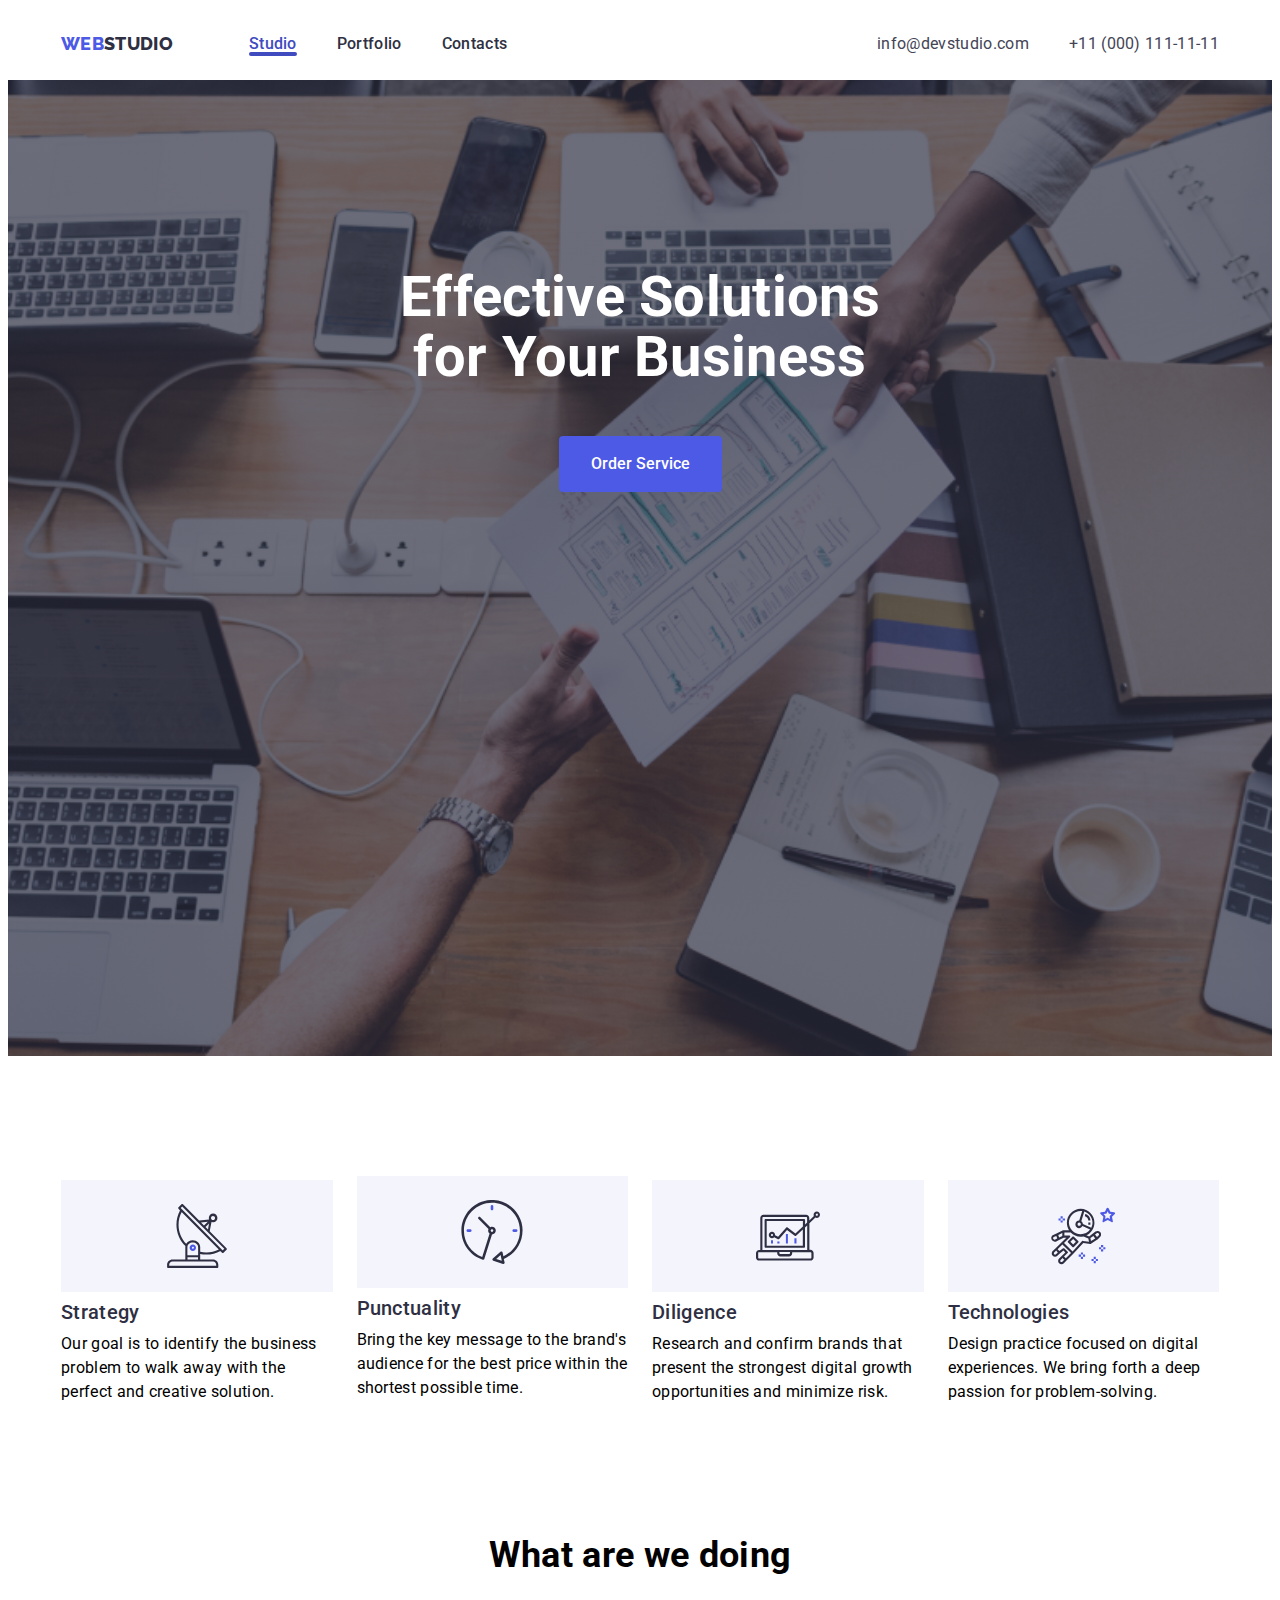
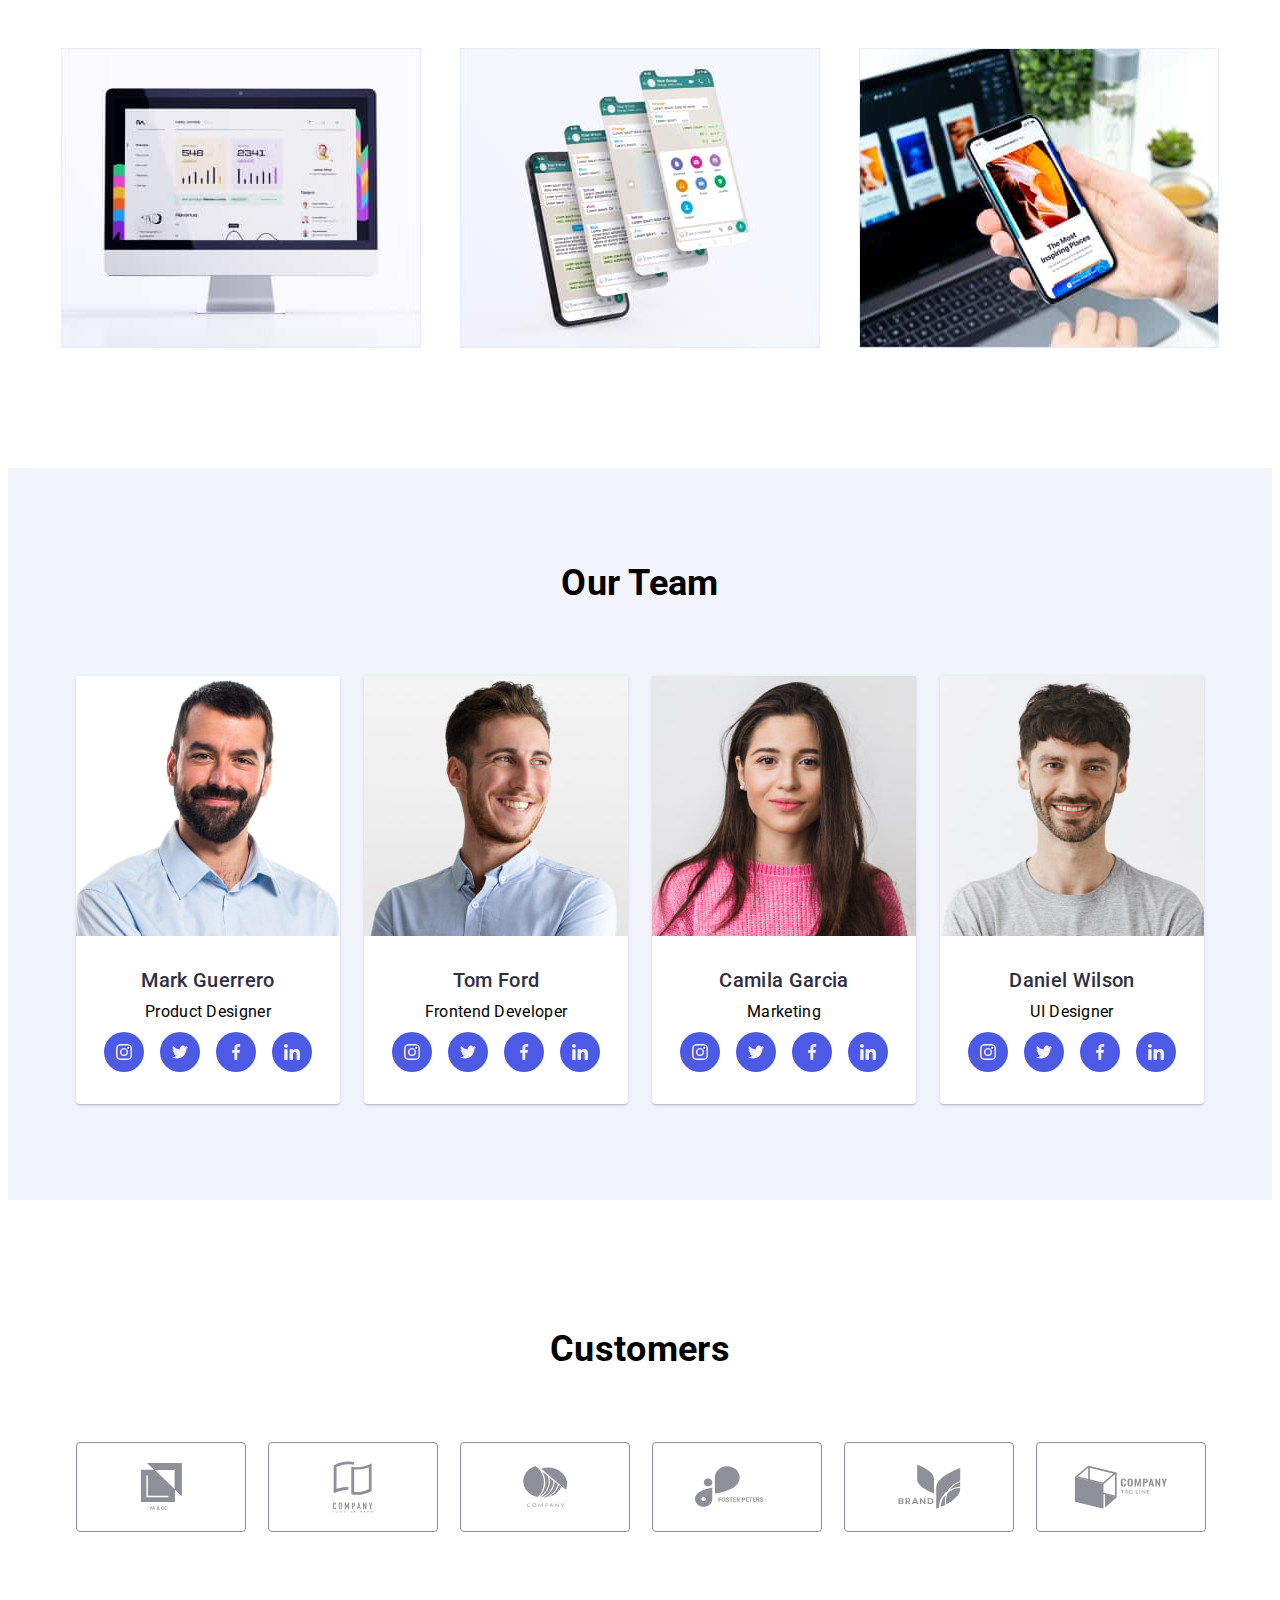
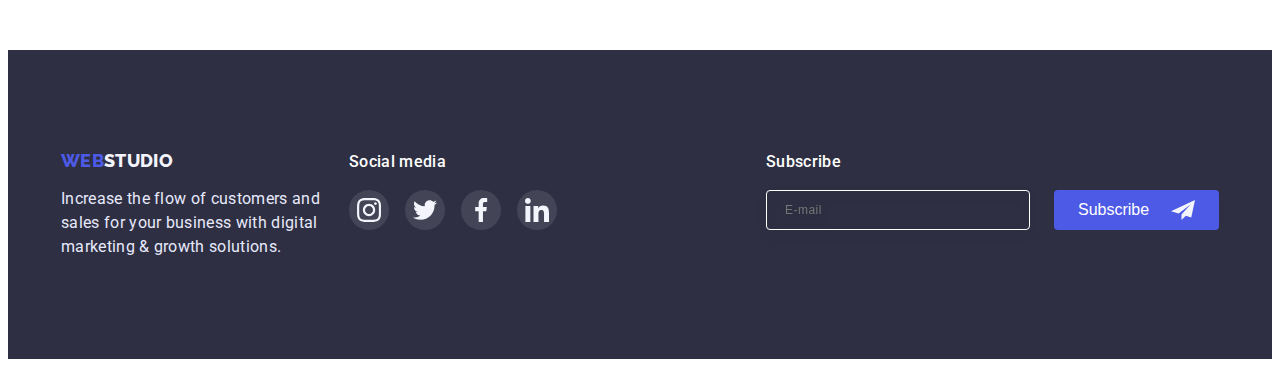
==== commit 296e14da: "changes1603 modalka" ====
--- a/index.html
+++ b/index.html
@@ -22,13 +22,21 @@
   </head>
 
   <body>
-    <!--Шапка-->
-    <header class="page-header">
-      <div class="container">
-        <nav class="site-nav">
-          <a class="logo" href="./index.html">
-            <span class="logo-accent">Web</span>Studio</a
-          >
+    <header class="page-header container">
+      <a class="logo" href="./index.html">
+        <span class="logo-accent">Web</span>Studio</a
+      >
+      <button class="menu-button" type="button">
+        <svg width="40" height="40" aria-label="mobile menu switch">
+          <use
+            class="icon-menu"
+            href="./images/icons.svg#icon-menu-burger"
+          ></use>
+        </svg>
+      </button>
+
+      <div class="menu-container">
+        <nav>
           <ul class="site-nav list">
             <li class="item">
               <a class="link current" href="./index.html">Studio</a>
@@ -56,7 +64,6 @@
     </header>
 
     <main>
-      <!--Hero-->
       <section class="hero-section">
         <h1 class="title">Effective Solutions for Your Business</h1>
         <button class="order-button" type="button" data-modal-open>
@@ -64,7 +71,6 @@
         </button>
       </section>
 
-      <!--Features-->
       <section class="features-section">
         <div class="container">
           <h2 class="title" hidden>Features</h2>
@@ -122,7 +128,6 @@
         </div>
       </section>
 
-      <!--What are we doing-->
       <section class="work-list-section">
         <div class="container">
           <h2 class="title">What are we doing</h2>
@@ -156,7 +161,6 @@
         </div>
       </section>
 
-      <!--Our Team-->
       <section class="our-team-section">
         <div class="container">
           <h2 class="title">Our Team</h2>
@@ -170,8 +174,8 @@
                 width="264"
               />
               <div class="card-label">
-                <h3 class="subtitle">Mark Guerrero</h3>
-                <p class="text">Product Designer</p>
+                <h3 class="team-subtitle">Mark Guerrero</h3>
+                <p class="team-text">Product Designer</p>
                 <ul class="social-list list">
                   <li class="social-item">
                     <a class="social-link" href="">
@@ -212,8 +216,8 @@
                 width="264"
               />
               <div class="card-label">
-                <h3 class="subtitle">Tom Ford</h3>
-                <p class="text">Frontend Developer</p>
+                <h3 class="team-subtitle">Tom Ford</h3>
+                <p class="team-text">Frontend Developer</p>
                 <ul class="social-list list">
                   <li class="social-item">
                     <a class="social-link" href="">
@@ -254,8 +258,8 @@
                 width="264"
               />
               <div class="card-label">
-                <h3 class="subtitle">Camila Garcia</h3>
-                <p class="text">Marketing</p>
+                <h3 class="team-subtitle">Camila Garcia</h3>
+                <p class="team-text">Marketing</p>
                 <ul class="social-list list">
                   <li class="social-item">
                     <a class="social-link" href="">
@@ -296,8 +300,8 @@
                 width="264"
               />
               <div class="card-label">
-                <h3 class="subtitle">Daniel Wilson</h3>
-                <p class="text">UI Designer</p>
+                <h3 class="team-subtitle">Daniel Wilson</h3>
+                <p class="team-text">UI Designer</p>
                 <ul class="social-list list">
                   <li class="social-item">
                     <a class="social-link" href="">
@@ -334,7 +338,6 @@
         </div>
       </section>
 
-      <!--Customers-->
       <section class="customers-section">
         <div class="container">
           <h2 class="title">Customers</h2>
@@ -387,7 +390,6 @@
       </section>
     </main>
 
-    <!--Footer-->
     <footer class="footer">
       <div class="container">
         <div class="studio">
--- a/css/styles.css
+++ b/css/styles.css
@@ -39,37 +39,40 @@
 h6 {
   margin-top: 0;
 }
-.list {
-  display: flex;
-  list-style-type: none;
-  margin: 0;
-  padding: 0;
-}
 
 .container {
-  width: 1158px;
+  max-width: 4288px;
   margin: 0 auto;
-  padding-left: 15px;
-  padding-right: 15px;
+  padding-left: 16px;
+  padding-right: 16px;
+}
+
+@media screen and (min-width: 768px) {
+  .container {
+    max-width: 768px;
+  }
+}
+
+@media screen and (min-width: 1200px) {
+  .container {
+    max-width: 1158px;
+    margin: 0 auto;
+    padding-left: 15px;
+    padding-right: 15px;
+  }
 }
 
 /*Header*/
 .page-header {
-  background-color: var(--bg-color-main);
-  border-bottom: 1px solid var(--bg-color-light-secondary);
-}
-
-.page-header .container {
+  position: relative;
   display: flex;
   align-items: center;
   justify-content: space-between;
+  padding: 24px 16px;
 }
 
 .logo {
-  padding-top: 24px;
-  padding-bottom: 24px;
-  margin-right: 76px;
-
+  display: block;
   font-family: "Raleway", sans-serif;
   color: var(--logo-color-dark);
   font-weight: 800;
@@ -78,24 +81,76 @@
   text-transform: uppercase;
   text-decoration: none;
 }
+
+@media screen and (min-width: 768px) {
+  .logo {
+    margin-right: 120px;
+  }
+}
+@media screen and (min-width: 1200px) {
+  .logo {
+    margin-right: 76px;
+  }
+}
+
 .logo-accent {
   color: var(--logo-color-accent);
 }
 
+.menu-button {
+  position: absolute;
+  top: 50%;
+  right: 16px;
+  display: inline-flex;
+  margin: 0;
+  padding: 0;
+  stroke: var(--logo-color-dark);
+  border: 0;
+  background-color: transparent;
+  transform: translateY(-50%);
+}
+
+@media screen and (min-width: 768px) {
+  .menu-button {
+    display: none;
+  }
+}
+
+.list {
+  display: flex;
+  list-style-type: none;
+  margin: 0;
+  padding: 0;
+}
+
+.menu-container {
+  display: flex;
+  align-items: center;
+  justify-content: space-between;
+  width: 100%;
+}
+
+@media screen and (max-width: 767px) {
+  .menu-container {
+    display: none;
+  }
+}
+
 .site-nav,
 .auth-nav {
-  display: flex;
-}
-
-.site-nav .item:not(:last-child),
-.auth-nav .item:not(:last-child) {
-  margin-right: 40px;
+  gap: 40px;
+}
+
+@media screen and (min-width: 768px) and (max-width: 1199px) {
+  .menu-container .auth-nav {
+    flex-direction: column;
+    row-gap: 12px;
+  }
 }
 
 .site-nav .link {
   position: relative;
   display: block;
-  padding: 24px 0px;
 
   color: var(--title-color-primary);
   font-weight: 500;
@@ -129,8 +184,6 @@
 }
 .auth-nav .link {
   display: block;
-  padding-top: 24px;
-  padding-bottom: 24px;
 
   color: var(--text-color-primary);
   font-style: normal;
@@ -144,14 +197,14 @@
   color: var(--text-color-hover);
 }
 
-/*Hero*/
+/*HERO*/
 .hero-section {
   max-width: 1440px;
-  height: 600px;
+  height: 432px;
   margin-right: auto;
   margin-left: auto;
-  padding-top: 188px;
-  padding-bottom: 188px;
+  padding-top: 112px;
+  padding-bottom: 112px;
   text-align: center;
   background-color: var(--bg-color-dark);
   background-image: linear-gradient(
@@ -163,16 +216,41 @@
   background-position: center;
 }
 
+@media screen and (min-width: 768px) {
+  .hero-section {
+    height: 436px;
+  }
+}
+
+@media screen and (min-width: 1200px) {
+  .hero-section {
+    height: 600px;
+    padding-top: 188px;
+    padding-bottom: 188px;
+  }
+}
+
 .hero-section .title {
   margin-left: auto;
   margin-right: auto;
-  margin-bottom: 48px;
-  width: 496px;
+  margin-bottom: 72px;
+  width: 320px;
 
   color: var(--title-color-inverted);
-  font-size: 56px;
-  line-height: 1.07;
-}
+  font-size: 36px;
+  line-height: 1.111;
+}
+
+@media screen and (min-width: 768px) {
+  .hero-section .title {
+    margin-bottom: 48px;
+    width: 496px;
+
+    font-size: 56px;
+    line-height: 1.07;
+  }
+}
+
 .order-button {
   padding: 16px 32px;
 
@@ -196,44 +274,118 @@
 
 /*Features*/
 .features-section {
-  padding-top: 120px;
+  padding-top: 96px;
+  padding-bottom: 96px;
+}
+
+@media screen and (min-width: 1200px) {
+  .features-section {
+    padding-top: 120px;
+    padding-bottom: 120px;
+  }
+}
+
+.features-list {
+  flex-direction: column;
+  align-items: center;
+  gap: 72px;
+}
+
+@media screen and (min-width: 768px) {
+  .features-list {
+    flex-direction: row;
+    /* justify-content: center; */
+    flex-wrap: wrap;
+    column-gap: 24px;
+  }
+}
+
+@media screen and (min-width: 1200px) {
+  .features-list {
+    flex-wrap: nowrap;
+  }
+}
+
+.features-item {
+  flex-basis: 100%;
+  max-width: 396px;
+}
+
+@media screen and (min-width: 768px) {
+  .features-item {
+    flex-basis: calc((100%-24px) / 2);
+    max-width: 356px;
+  }
+}
+
+@media screen and (min-width: 1200px) {
+  .features-item {
+    align-items: flex-start;
+    flex-basis: calc((100%-72px) / 4);
+  }
+}
+
+.features-box {
+  display: flex;
+  justify-content: center;
+  align-items: center;
+  height: 112px;
+  background-color: var(--bg-color-light-primary);
+}
+
+@media screen and (max-width: 1199px) {
+  .features-box {
+    display: none;
+  }
+}
+
+.subtitle {
+  margin-top: 8px;
+  margin-bottom: 8px;
+  color: var(--title-color-primary);
+  text-align: center;
+  font-weight: 700;
+  font-size: 36px;
+  line-height: 1.111;
+}
+
+@media screen and (min-width: 768px) {
+  .subtitle {
+    text-align: start;
+  }
+}
+
+@media screen and (min-width: 1200px) {
+  .subtitle {
+    text-align: start;
+    font-weight: 500;
+    font-size: 20px;
+    line-height: 1.2;
+  }
+}
+.text {
+  margin-bottom: 8px;
+}
+
+/*Work-list*/
+.work-list-section {
   padding-bottom: 120px;
-}
+  text-align: center;
+}
+
+@media screen and (max-width: 1199px) {
+  .work-list-section {
+    display: none;
+  }
+}
+
 .title {
   margin-bottom: 72px;
   color: var(--primary-title-color);
   font-size: 36px;
   line-height: 1.11;
 }
-.features-list {
-  display: flex;
-  gap: 24px;
-}
-
-.features-box {
-  display: flex;
-  justify-content: center;
-  align-items: center;
-  height: 112px;
-  background-color: var(--bg-color-light-primary);
-}
-
-.subtitle {
-  margin-top: 8px;
-  margin-bottom: 8px;
-  color: var(--title-color-primary);
-  font-weight: 500;
-  font-size: 20px;
-  line-height: 1.2;
-}
-.text {
-  margin-bottom: 8px;
-}
-.work-list-section {
-  padding-bottom: 120px;
-
-  text-align: center;
-}
+
 .work-list {
   display: flex;
   justify-content: space-between;
@@ -245,31 +397,72 @@
 }
 
 /*Our team*/
+
 .our-team-section {
   text-align: center;
-  padding-top: 120px;
-  padding-bottom: 120px;
+  padding-top: 96px;
+  padding-bottom: 96px;
   background-color: var(--bg-color-light-primary);
 }
 
+@media screen and (min-width: 1200px) {
+  .features-section {
+    padding-top: 120px;
+    padding-bottom: 120px;
+  }
+}
+
 .team-list {
-  display: flex;
+  flex-direction: column;
+  align-items: center;
+  justify-content: center;
+  margin-bottom: -72px;
+  /*  margin-right: -24px; */
+}
+
+@media screen and (min-width: 768px) {
+  .team-list {
+    flex-direction: row;
+    flex-wrap: wrap;
+    gap: 24px;
+  }
 }
 
 .team-card {
-  margin-right: 24px;
+  margin-bottom: 72px;
+  width: 264px;
   background-color: var(--bg-color-main);
   box-shadow: 0px 1px 6px rgba(46, 47, 66, 0.08),
     0px 1px 1px rgba(46, 47, 66, 0.16), 0px 2px 1px rgba(46, 47, 66, 0.08);
   border-radius: 0px 0px 4px 4px;
 }
 
-.team-card:last-child {
-  margin-right: 0;
+@media screen and (min-width: 768px) {
+  .team-card {
+  }
+}
+
+@media screen and (min-width: 1200px) {
+  .team-card {
+    margin-bottom: 72px;
+  }
 }
 
 .card-label {
   padding: 32px 16px;
+}
+
+.team-subtitle {
+  margin-bottom: 8px;
+  color: var(--title-color-primary);
+  text-align: center;
+  font-weight: 500;
+  font-size: 20px;
+  line-height: 1.2;
+}
+
+.team-text {
+  margin-bottom: 8px;
 }
 
 .social-list {
@@ -299,8 +492,8 @@
 .social-icon {
   width: 16px;
   height: 16px;
-  /* fill: currentColor; */
-}
+}
+
 .social-link:hover,
 .social-link:focus {
   background-color: var(--bg-color-hover);
@@ -316,13 +509,25 @@
 .customers-list {
   display: flex;
   justify-content: center;
-  gap: 24px;
-}
-
+  flex-wrap: wrap;
+  gap: 72px 16px;
+}
+
+@media screen and (min-width: 768px) {
+  .customers-list {
+    gap: 72px 24px;
+  }
+}
 .customers-item {
-  width: 168px;
+  width: 190px;
   height: 88px;
 }
+@media screen and (min-width: 768px) {
+  .customers-item {
+    width: 168px;
+  }
+}
+
 .customers-link {
   display: flex;
   justify-content: center;
@@ -349,11 +554,46 @@
 /*Footer*/
 .footer {
   background-color: var(--bg-color-dark);
-  padding-top: 100px;
-  padding-bottom: 100px;
+  padding-top: 96px;
+  padding-bottom: 96px;
+}
+@media screen and (min-width: 1200px) {
+  .footer {
+    padding-top: 100px;
+    padding-bottom: 100px;
+  }
 }
 .footer .container {
   display: flex;
+  flex-direction: column;
+  justify-content: center;
+  row-gap: 72px;
+}
+@media screen and (min-width: 768px) {
+  .footer .container {
+    flex-direction: row;
+    justify-content: flex-start;
+    flex-wrap: wrap;
+  }
+}
+@media screen and (min-width: 768px) and (max-width: 1199px) {
+  .footer .container {
+    padding-left: 108px;
+    padding-right: 108px;
+  }
+}
+
+.footer .studio {
+  max-width: 268px;
+  margin-right: auto;
+  margin-left: auto;
+}
+@media screen and (min-width: 768px) {
+  .footer .studio {
+    max-width: 264px;
+    margin-right: 24px;
+    margin-left: 0;
+  }
 }
 
 .footer .logo {
@@ -369,7 +609,30 @@
   text-transform: uppercase;
 }
 
-.footer .subtitle {
+@media screen and (max-width: 767px) {
+  .footer .logo {
+    text-align: center;
+    margin-right: auto;
+  }
+}
+
+.studio .text {
+  margin-bottom: 0;
+  color: var(--text-color-secondary);
+}
+
+.social-media {
+  margin-right: auto;
+}
+
+@media screen and (max-width: 767px) {
+  .social-media {
+    margin-left: auto;
+  }
+}
+
+.social-media .subtitle,
+.subscribe .subtitle {
   margin-top: 0;
   margin-bottom: 16px;
   color: var(--title-color-inverted);
@@ -378,230 +641,32 @@
   line-height: 1.5;
 }
 
-.footer .text {
-  padding-top: 16px;
-  width: 264px;
-  color: var(--text-color-secondary);
-}
-
-.studio {
-  display: block;
-  margin-right: 120px;
-}
-
-.social-media {
-  display: block;
-  margin-right: 80px;
-}
-
 .social-list.list {
   gap: 16px;
 }
-
 .social-link.inverted {
   background-color: rgba(255, 255, 255, 0.1);
   fill: var(--logo-color-light);
 
   transition: background-color 250ms cubic-bezier(0.4, 0, 0.2, 1);
 }
-
 .social-media .social-icon {
   width: 24px;
   height: 24px;
 }
-
 .social-link.inverted:hover,
 .social-link.inverted:focus {
   background-color: var(--bg-color-hover-footer);
 }
 
-/*Form Subscribe*/
-
-.subscribe-field {
-  display: flex;
-}
-
-.email-label {
-}
-
-.email-input {
-  box-sizing: border-box;
-  width: 264px;
-  height: 40px;
-  margin-right: 24px;
-  padding: 8px 18px;
-
-  border: 1px solid var(--bg-color-main);
-  filter: drop-shadow(0px 4px 4px rgba(0, 0, 0, 0.15));
-  border-radius: 4px;
-  background-color: transparent;
-}
-
-.email-input[placeholder] {
-  color: var(--title-color-inverted);
-  font-size: 12px;
-  line-height: 2;
-  letter-spacing: 0.04em;
-}
-
-.subscribe-send {
-  position: relative;
-  width: 165px;
-  height: 40px;
-  background-color: var(--bg-color-accent);
-  border-radius: 4px;
-}
-
-.subscribe-btn {
-  width: 100%;
-  height: 100%;
-
-  padding: 0 24px;
-  color: var(--title-color-inverted);
-  font-weight: 500;
-  font-size: 16px;
-  line-height: 1.5;
-  text-align: left;
-  background-color: transparent;
-  border: none;
-}
-
-.icon-send {
-  position: absolute;
-  top: 8px;
-  right: 24px;
-
-  width: 24px;
-  height: 24px;
-  fill: var(--logo-color-light);
-}
-
-.subscribe-btn:focus,
-.subscribe-btn:hover {
-  background-color: var(--bg-color-hover);
-  cursor: pointer;
-}
-
-/*PORTFOLIO*/
-.portfolio {
-  padding-top: 96px;
-  padding-bottom: 120px;
-}
-
-.filters {
-  display: flex;
-  justify-content: center;
-  margin-bottom: 72px;
-}
-
-.filters .item:not(:last-child) {
-  margin-right: 24px;
-}
-
-.filters .button {
-  padding: 12px 24px;
-  background-color: var(--bg-color-light-primary);
-  border: 1px solid var(--bg-color-light-secondary);
-  border-radius: 4px;
-  color: var(--logo-color-accent);
-  font-family: inherit;
-  font-weight: 500;
-  font-size: 16px;
-  line-height: 1.5;
-
-  transition-property: background-color, border-color, color, box-shadow;
-  transition-duration: 250ms;
-  transition-timing-function: cubic-bezier(0.4, 0, 0.2, 1);
-}
-.filters .button:focus,
-.filters .button:hover {
-  background-color: var(--bg-color-hover);
-  border-color: var(--bg-color-hover);
-  box-shadow: 0px 3px 1px rgba(0, 0, 0, 0.1), 0px 2px 1px rgba(0, 0, 0, 0.08),
-    0px 2px 2px rgba(0, 0, 0, 0.12);
-  color: var(--title-color-inverted);
-  cursor: pointer;
-}
-
-.portfolio-list {
-  display: flex;
-  flex-wrap: wrap;
-}
-
-.portfolio-item {
-  width: 360px;
-  margin-right: 24px;
-  margin-bottom: 48px;
-}
-
-.portfolio-item:nth-child(3n) {
-  margin-right: 0;
-}
-
-.portfolio-link {
-  display: block;
-  width: 100%;
-  border: 1px solid var(--bg-color-light-secondary);
-  text-decoration: none;
-
-  transition: box-shadow 250ms cubic-bezier(0.4, 0, 0.2, 1);
-}
-
-.portfolio-link:hover {
-  opacity: 1;
-  box-shadow: 0px 1px 6px rgba(46, 47, 66, 0.08),
-    0px 1px 1px rgba(46, 47, 66, 0.16), 0px 2px 1px rgba(46, 47, 66, 0.08);
-}
-
-.card-thumb {
-  position: relative;
-  overflow: hidden;
-}
-
-.portfolio-image {
-  display: block;
-  width: 100%;
-  border-color: transparent;
-}
-
-.overlay {
-  position: absolute;
-  top: 0;
-  left: 0;
-  width: 100%;
-  height: 100%;
-  transform: translateY(100%);
-
-  padding: 32px 40px;
-  margin-bottom: 0;
-
-  color: var(--logo-color-light);
-  background-color: var(--bg-color-accent);
-
-  opacity: 0;
-
-  transition-property: opacity, transform;
-  transition-duration: 250ms;
-  transition-timing-function: cubic-bezier(0.4, 0, 0.2, 1);
-}
-
-.portfolio-link:hover .overlay,
-.portfolio-link:focus .overlay {
-  transform: translateY(0);
-  opacity: 1;
-}
-
-.portfolio-item .card-label {
-  color: var(--text-color-primary);
-}
-
+/*Modal*/
 .backdrop {
   position: fixed;
   top: 0;
   left: 0;
   width: 100%;
   height: 100%;
-  padding: 20px 0px;
+  padding: 96px 18px;
   background-color: rgba(46, 47, 66, 0.4);
 
   transition-property: transform, opacity, visibility;
@@ -618,18 +683,36 @@
 }
 
 .modal {
-  position: absolute;
-  top: 50%;
-  left: 50%;
-  transform: translate(-50%, -50%);
+  position: relative;
   width: 100%;
   height: 100%;
-  max-width: 408px;
+  max-width: 392px;
   max-height: 576px;
-  padding: 72px 24px 24px 24px;
+  margin-left: auto;
+  margin-right: auto;
+  padding: 72px 16px 24px 16px;
   border-radius: 4px;
   background-color: var(--bg-color-modal);
   overflow: auto;
+}
+@media screen and (min-width: 768px) {
+  .modal {
+    position: absolute;
+    top: 50%;
+    left: 50%;
+    transform: translate(-50%, -50%);
+    width: 100%;
+    height: 100%;
+    max-width: 408px;
+    max-height: 576px;
+    padding: 72px 24px 24px 24px;
+    border-radius: 4px;
+    background-color: var(--bg-color-modal);
+    overflow: auto;
+  }
+}
+
+@media screen and (min-width: 1200px) {
 }
 
 .modal-close {
@@ -783,3 +866,84 @@
   background-color: var(--bg-color-hover);
   cursor: pointer;
 }
+
+.container > .subscribe {
+}
+.subscribe-field {
+  display: flex;
+  gap: 24px;
+}
+@media screen and (max-width: 767px) {
+  .subscribe-field {
+    flex-direction: column;
+    align-items: center;
+    gap: 16px;
+  }
+}
+
+.email-label {
+  width: 398px;
+}
+@media screen and (min-width: 768px) {
+  .email-label {
+    max-width: 264px;
+  }
+}
+
+.email-input {
+  box-sizing: border-box;
+  width: 100%;
+  height: 40px;
+  margin-right: 24px;
+  padding: 8px 18px;
+
+  border: 1px solid var(--bg-color-main);
+  filter: drop-shadow(0px 4px 4px rgba(0, 0, 0, 0.15));
+  border-radius: 4px;
+  background-color: transparent;
+}
+
+.email-input[placeholder] {
+  color: var(--title-color-inverted);
+  font-size: 12px;
+  line-height: 2;
+  letter-spacing: 0.04em;
+}
+
+.subscribe-send {
+  position: relative;
+  width: 165px;
+  height: 40px;
+  background-color: var(--bg-color-accent);
+  border-radius: 4px;
+}
+
+.subscribe-btn {
+  width: 100%;
+  height: 100%;
+
+  padding: 0 24px;
+  color: var(--title-color-inverted);
+  font-weight: 500;
+  font-size: 16px;
+  line-height: 1.5;
+  text-align: left;
+  background-color: transparent;
+  border: none;
+}
+
+.icon-send {
+  position: absolute;
+  top: 8px;
+  right: 24px;
+
+  width: 24px;
+  height: 24px;
+  fill: var(--logo-color-light);
+}
+
+.subscribe-btn:focus,
+.subscribe-btn:hover {
+  background-color: var(--bg-color-hover);
+  cursor: pointer;
+}
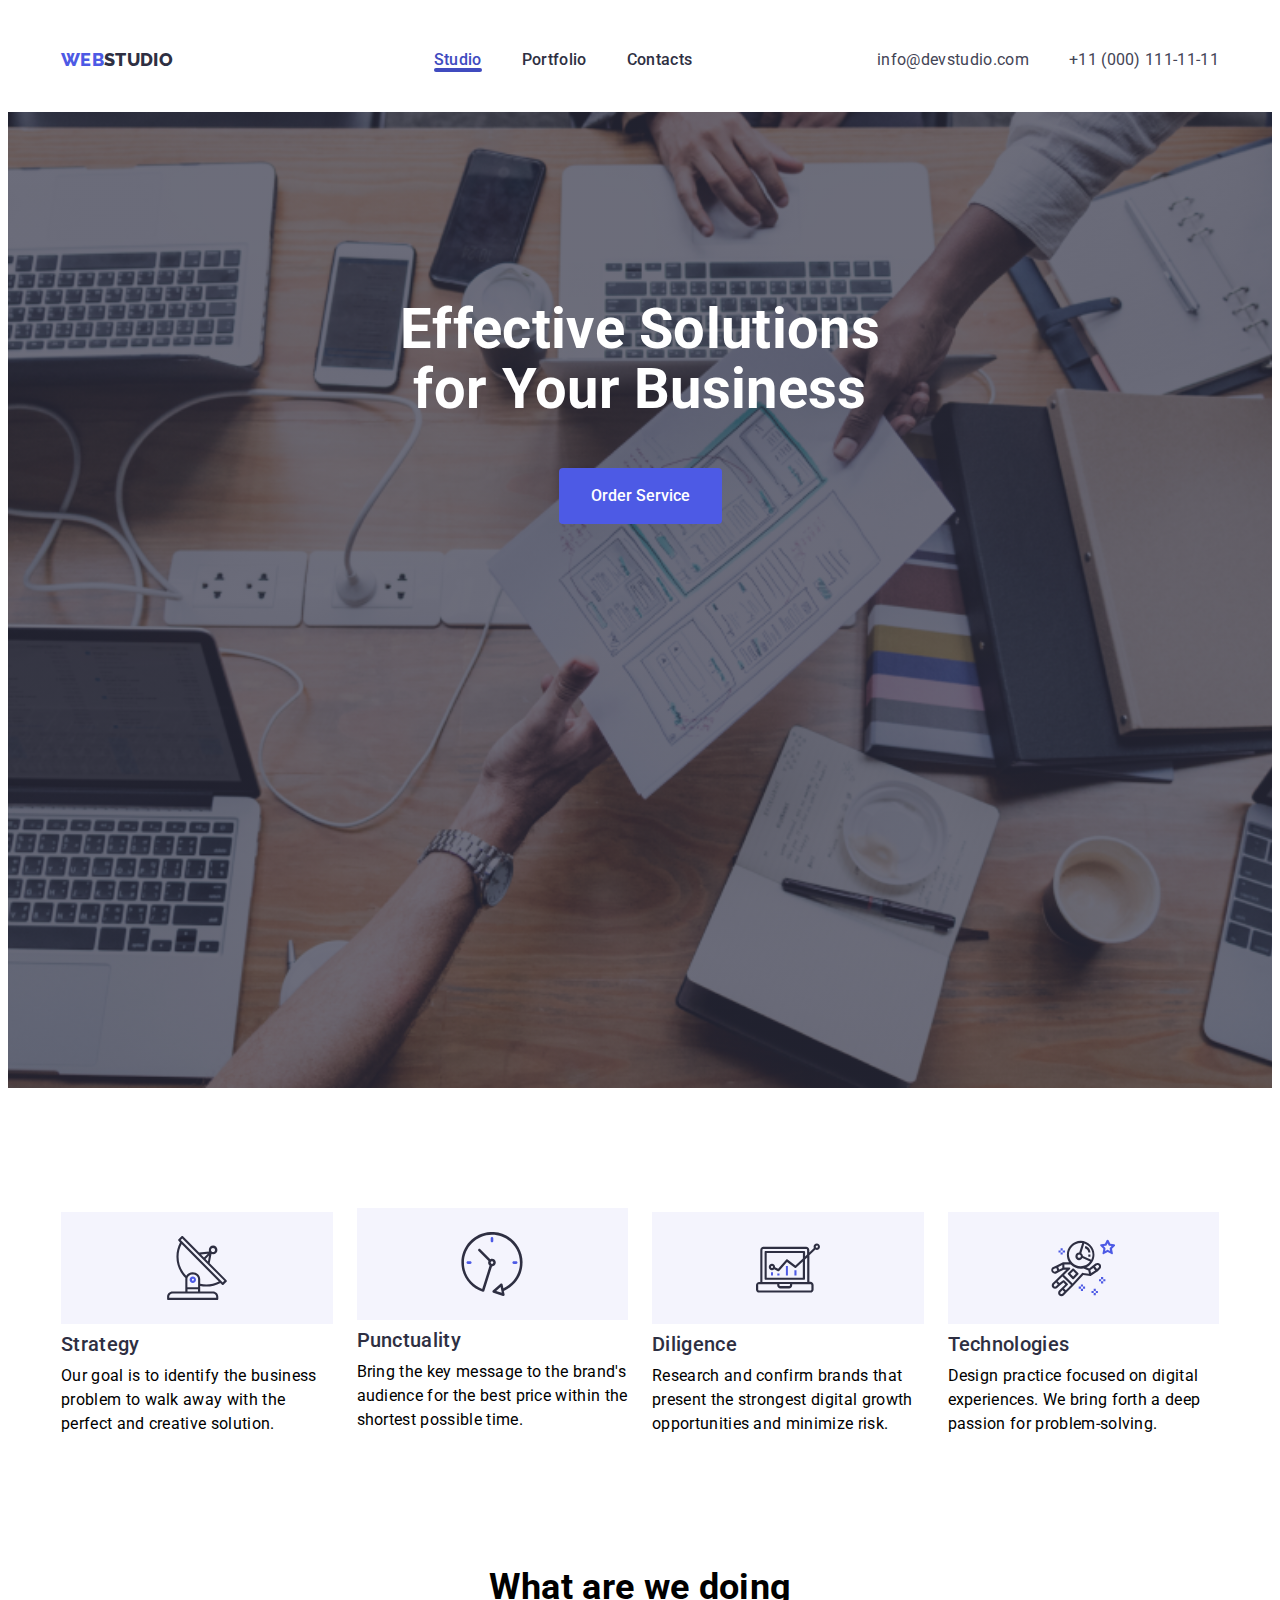
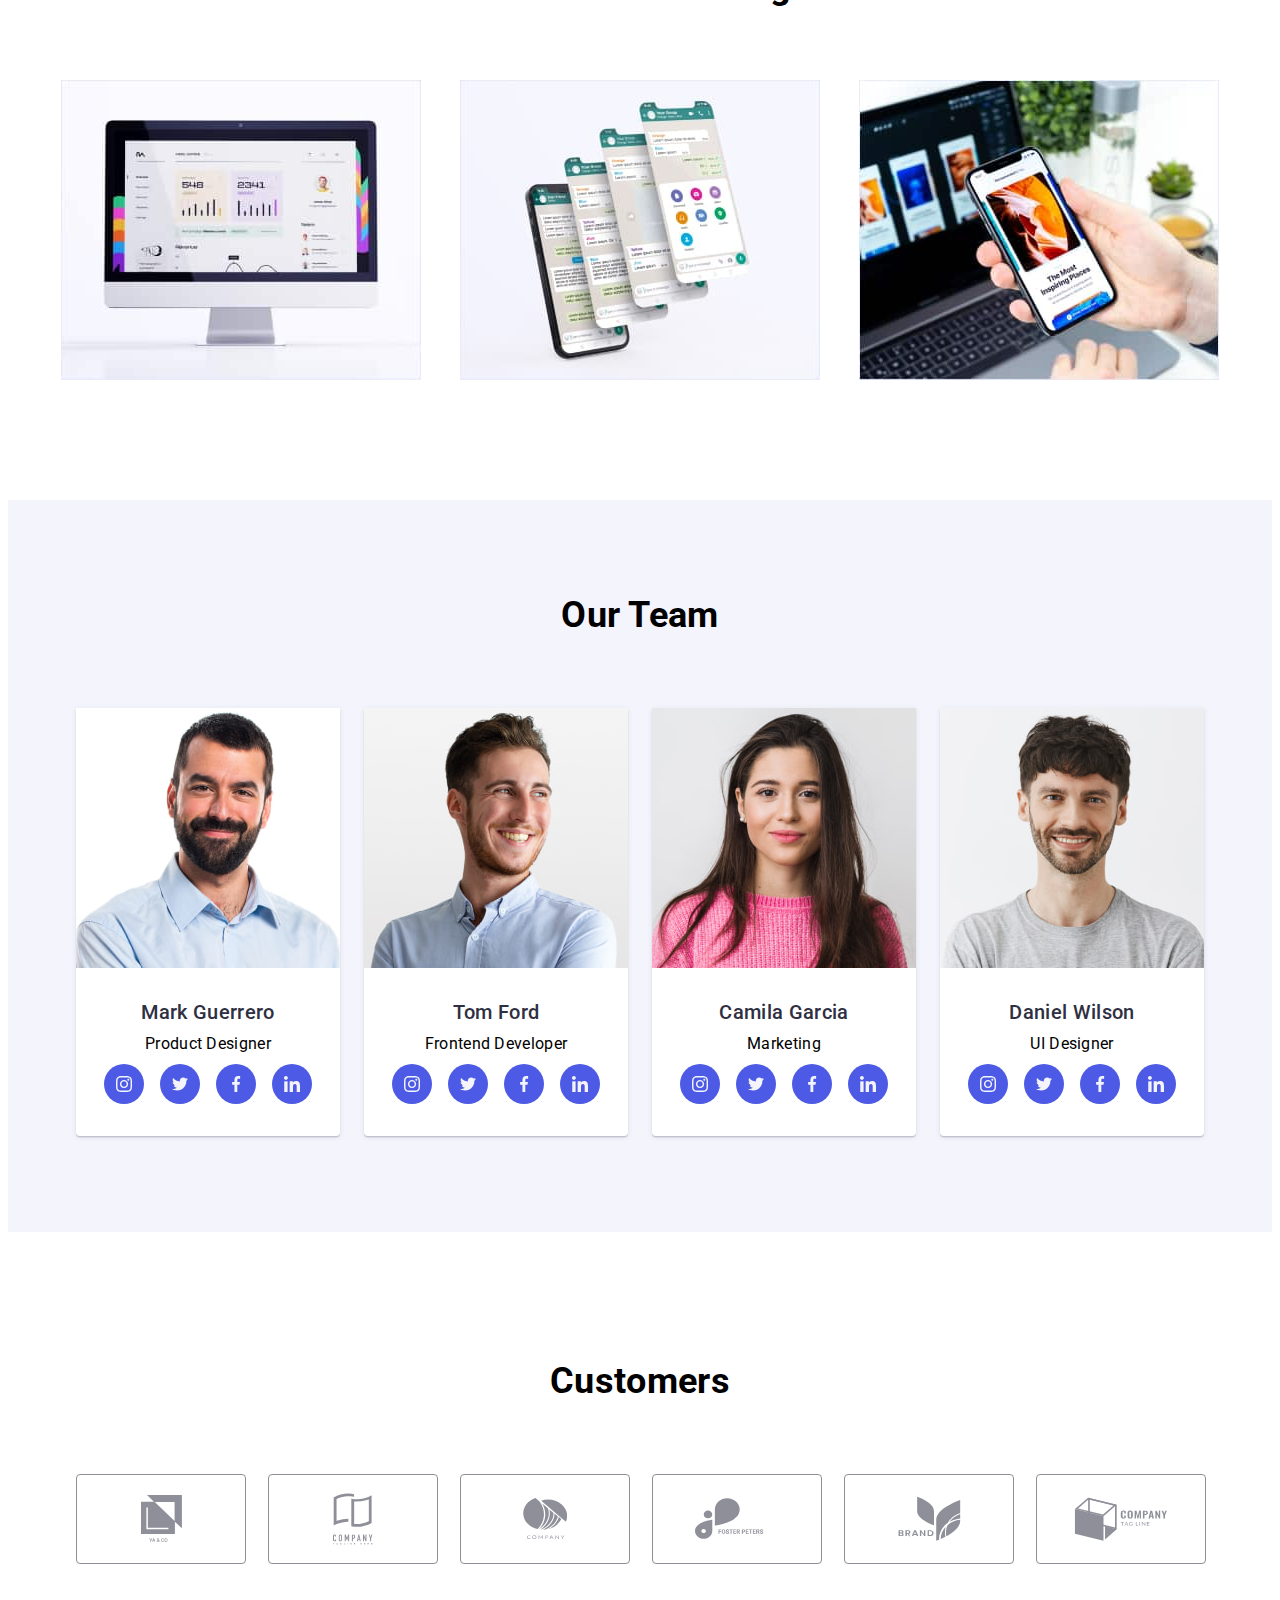
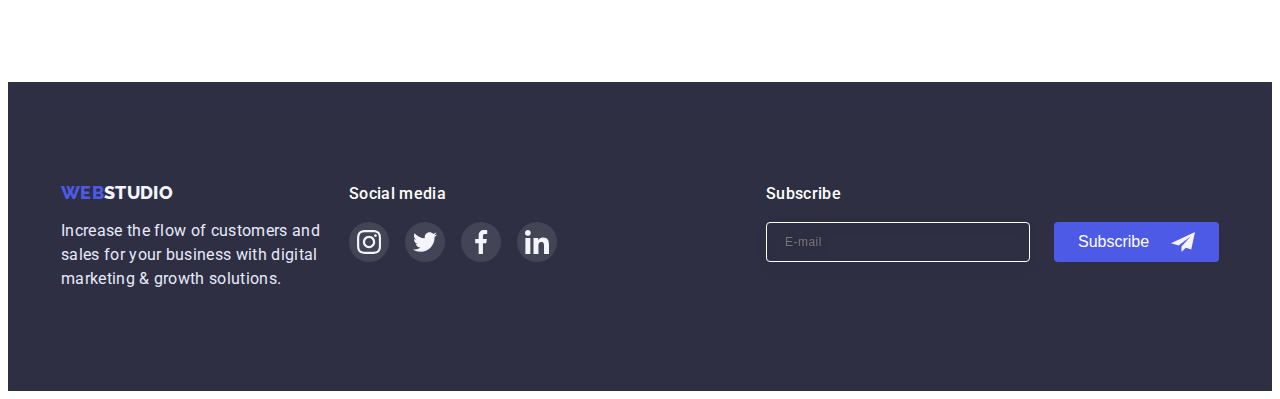
==== commit 0cb0c094: "Changes 1803 modal-menu" ====
--- a/index.html
+++ b/index.html
@@ -22,21 +22,12 @@
   </head>
 
   <body>
-    <header class="page-header container">
-      <a class="logo" href="./index.html">
-        <span class="logo-accent">Web</span>Studio</a
-      >
-      <button class="menu-button" type="button">
-        <svg width="40" height="40" aria-label="mobile menu switch">
-          <use
-            class="icon-menu"
-            href="./images/icons.svg#icon-menu-burger"
-          ></use>
-        </svg>
-      </button>
-
-      <div class="menu-container">
-        <nav>
+    <header class="page-header">
+      <div class="menu-desktop container">
+        <a class="logo" href="./index.html">
+          <span class="logo-accent">Web</span>Studio</a
+        >
+        <nav class="nav-desktop">
           <ul class="site-nav list">
             <li class="item">
               <a class="link current" href="./index.html">Studio</a>
@@ -47,8 +38,7 @@
             <li class="item"><a class="link" href="">Contacts</a></li>
           </ul>
         </nav>
-
-        <address>
+        <address class="auth-desktop">
           <ul class="auth-nav list">
             <li class="item">
               <a class="link" href="mailto:info@devstudio.com"
@@ -60,6 +50,84 @@
             </li>
           </ul>
         </address>
+        <button
+          class="menu-button js-open-menu"
+          type="button"
+          aria-expanded="false"
+        >
+          <svg width="40" height="40" aria-label="mobile menu">
+            <use
+              class="icon-menu"
+              href="./images/icons.svg#icon-menu-burger"
+            ></use>
+          </svg>
+        </button>
+      </div>
+
+      <div class="menu-mobile js-menu-container">
+        <div class="container">
+          <button class="modal-close js-close-menu" type="button">
+            <svg class="icon-close">
+              <use href="./images/icons.svg#icon-close"></use>
+            </svg>
+          </button>
+          <nav class="mobile-nav">
+            <ul class="site-nav list">
+              <li class="item">
+                <a class="link current" href="./index.html">Studio</a>
+              </li>
+              <li class="item">
+                <a class="link" href="./portofolio.html">Portfolio</a>
+              </li>
+              <li class="item"><a class="link" href="">Contacts</a></li>
+            </ul>
+          </nav>
+
+          <address class="mobile-auth">
+            <ul class="auth-nav list">
+              <li class="item">
+                <a class="link tel" href="tel:+110001111111"
+                  >+11 (000) 111-11-11</a
+                >
+              </li>
+              <li class="item">
+                <a class="link" href="mailto:info@devstudio.com"
+                  >info@devstudio.com</a
+                >
+              </li>
+              <ul class="social-list list">
+                <li class="social-item">
+                  <a class="social-link" href="">
+                    <svg class="social-icon">
+                      <use href="./images/icons.svg#icon-instagram"></use>
+                    </svg>
+                  </a>
+                </li>
+                <li class="social-item">
+                  <a class="social-link" href="">
+                    <svg class="social-icon">
+                      <use href="./images/icons.svg#icon-twitter"></use>
+                    </svg>
+                  </a>
+                </li>
+                <li class="social-item">
+                  <a class="social-link" href="">
+                    <svg class="social-icon">
+                      <use href="./images/icons.svg#icon-facebook"></use>
+                    </svg>
+                  </a>
+                </li>
+                <li class="social-item">
+                  <a class="social-link" href="">
+                    <svg class="social-icon">
+                      <use href="./images/icons.svg#icon-linkedin"></use>
+                    </svg>
+                  </a>
+                </li>
+              </ul>
+            </ul>
+          </address>
+        </div>
       </div>
     </header>
 
@@ -527,6 +595,7 @@
     </div>
 
     <!--Scripts-->
+    <script src="./js/menu.js"></script>
     <script src="./js/modal.js"></script>
   </body>
 </html>
--- a/css/styles.css
+++ b/css/styles.css
@@ -40,37 +40,111 @@
   margin-top: 0;
 }
 
+.list {
+  display: flex;
+  list-style-type: none;
+  margin: 0;
+  padding: 0;
+}
+
 .container {
-  max-width: 4288px;
+  width: 100%;
   margin: 0 auto;
   padding-left: 16px;
   padding-right: 16px;
 }
-
+@media screen and (min-width: 428px) {
+  .container {
+    max-width: 428px;
+  }
+}
 @media screen and (min-width: 768px) {
   .container {
     max-width: 768px;
   }
 }
-
 @media screen and (min-width: 1200px) {
   .container {
     max-width: 1158px;
-    margin: 0 auto;
     padding-left: 15px;
     padding-right: 15px;
   }
 }
 
 /*Header*/
-.page-header {
-  position: relative;
+
+/*desktop-menu*/
+.menu-desktop {
   display: flex;
   align-items: center;
   justify-content: space-between;
-  padding: 24px 16px;
-}
-
+  width: 100%;
+}
+@media screen and (max-width: 767px) {
+  .nav-desktop,
+  .auth-desktop {
+    display: none;
+  }
+}
+@media screen and (msn-width: 768px) {
+  .nav-desktop,
+  .auth-desktop {
+    display: block;
+  }
+}
+.site-nav,
+.auth-nav {
+  gap: 40px;
+}
+@media screen and (min-width: 768px) and (max-width: 1199px) {
+  .auth-nav {
+    flex-direction: column;
+    row-gap: 12px;
+  }
+}
+.site-nav .link {
+  position: relative;
+  display: block;
+  color: var(--title-color-primary);
+  font-weight: 500;
+  font-size: 16px;
+  line-height: 1.5;
+  text-decoration: none;
+  transition: color 250ms cubic-bezier(0.4, 0, 0.2, 1);
+}
+.site-nav .link.current::after {
+  position: absolute;
+  bottom: 0;
+  left: 0;
+  content: "";
+  width: 100%;
+  height: 4px;
+  background-color: currentColor;
+  border-radius: 2px;
+}
+@media screen and (max-width: 767px) {
+  .site-nav .link.current::after {
+    display: none;
+  }
+}
+.site-nav .link:focus,
+.site-nav .link:hover {
+  color: var(--text-color-hover);
+}
+.site-nav .link.current {
+  color: var(--text-color-hover);
+}
+.auth-nav .link {
+  display: block;
+  color: var(--text-color-primary);
+  font-style: normal;
+  text-decoration: none;
+  transition: color 250ms cubic-bezier(0.4, 0, 0.2, 1);
+}
+.auth-nav .link:focus,
+.auth-nav .link:hover {
+  color: var(--text-color-hover);
+}
 .logo {
   display: block;
   font-family: "Raleway", sans-serif;
@@ -81,7 +155,6 @@
   text-transform: uppercase;
   text-decoration: none;
 }
-
 @media screen and (min-width: 768px) {
   .logo {
     margin-right: 120px;
@@ -92,109 +165,98 @@
     margin-right: 76px;
   }
 }
-
 .logo-accent {
   color: var(--logo-color-accent);
 }
 
 .menu-button {
-  position: absolute;
-  top: 50%;
-  right: 16px;
   display: inline-flex;
   margin: 0;
   padding: 0;
   stroke: var(--logo-color-dark);
-  border: 0;
+  border: none;
   background-color: transparent;
-  transform: translateY(-50%);
-}
-
+}
 @media screen and (min-width: 768px) {
   .menu-button {
     display: none;
   }
 }
 
-.list {
+/*mobile-menu*/
+.menu-mobile {
+  position: fixed;
+  top: 0;
+  right: 0;
+  width: 100%;
+  height: 100%;
+  padding: 40px;
+  padding-right: 35px;
+  background-color: rgba(46, 47, 66, 0.4);
+  opacity: 0;
+  visibility: hidden;
+  pointer-events: none;
+
+  transition-property: transform, opacity, visibility;
+  transition-duration: 250ms;
+  transition-timing-function: cubic-bezier(0.4, 0, 0.2, 1);
+}
+@media screen and (min-width: 768px) {
+  .menu-mobile {
+    display: none;
+  }
+}
+@media screen and (max-width: 767px) {
+  .menu-mobile.is-open {
+    opacity: 1;
+    visibility: visible;
+    pointer-events: auto;
+  }
+}
+.menu-mobile > .container {
+  position: fixed;
+  top: 0;
+  right: 0;
+  height: 100%;
+  min-width: 328px;
+  max-height: 796px;
   display: flex;
-  list-style-type: none;
-  margin: 0;
-  padding: 0;
-}
-
-.menu-container {
-  display: flex;
-  align-items: center;
+  flex-direction: column;
   justify-content: space-between;
-  width: 100%;
-}
-
-@media screen and (max-width: 767px) {
-  .menu-container {
-    display: none;
-  }
-}
-
-.site-nav,
+  background-color: var(--bg-color-main);
+}
+
+.mobile-nav,
 .auth-nav {
-  gap: 40px;
-}
-
-@media screen and (min-width: 768px) and (max-width: 1199px) {
-  .menu-container .auth-nav {
-    flex-direction: column;
-    row-gap: 12px;
-  }
-}
-
-.site-nav .link {
-  position: relative;
-  display: block;
-
-  color: var(--title-color-primary);
+  padding-top: 40px;
+  padding-bottom: 40px;
+}
+
+.menu-mobile .site-nav,
+.menu-mobile .auth-nav {
+  flex-direction: column;
+  width: fit-content;
+}
+
+.menu-mobile .auth-nav .link.tel,
+.menu-mobile .site-nav .link {
+  font-weight: 700;
+  font-size: 36px;
+  line-height: 1.11;
+  letter-spacing: 0.02em;
+}
+.menu-mobile .auth-nav .link {
+  width: 353px;
   font-weight: 500;
-  font-size: 16px;
-  line-height: 1.5;
-  text-decoration: none;
-
-  transition: color 250ms cubic-bezier(0.4, 0, 0.2, 1);
-}
-
-.site-nav .link.current::after {
-  position: absolute;
-  bottom: 0;
-  left: 0;
-
-  content: "";
-  width: 100%;
-  height: 4px;
-
-  background-color: currentColor;
-  border-radius: 2px;
-}
-
-.site-nav .link:focus,
-.site-nav .link:hover {
-  color: var(--text-color-hover);
-}
-
-.site-nav .link.current {
-  color: var(--text-color-hover);
-}
-.auth-nav .link {
-  display: block;
-
-  color: var(--text-color-primary);
-  font-style: normal;
-  text-decoration: none;
-
-  transition: color 250ms cubic-bezier(0.4, 0, 0.2, 1);
-}
-
-.auth-nav .link:focus,
-.auth-nav .link:hover {
-  color: var(--text-color-hover);
+  font-size: 20px;
+  line-height: 1.2;
+}
+.auth-nav .social-list.list {
+  gap: 56px;
+}
+.menu-mobile .social-icon {
+  width: 24px;
+  height: 24px;
 }
 
 /*HERO*/
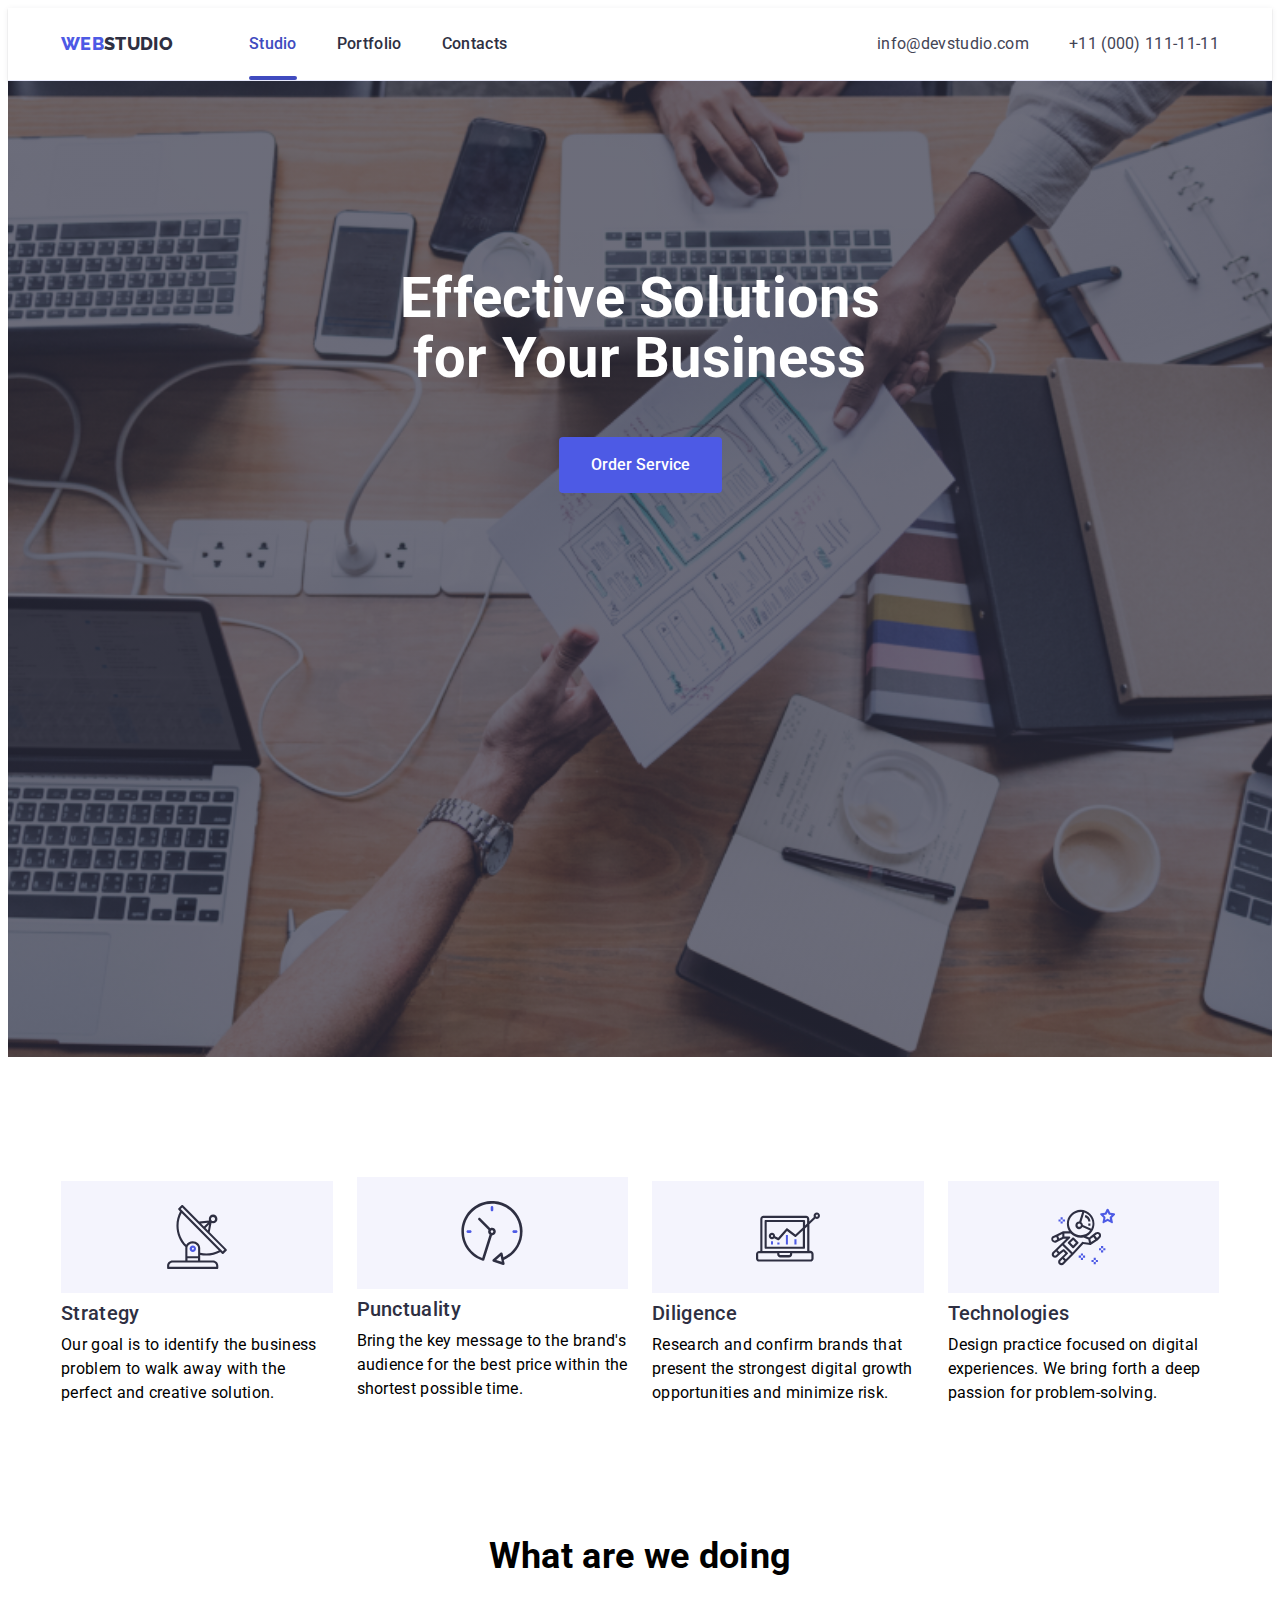
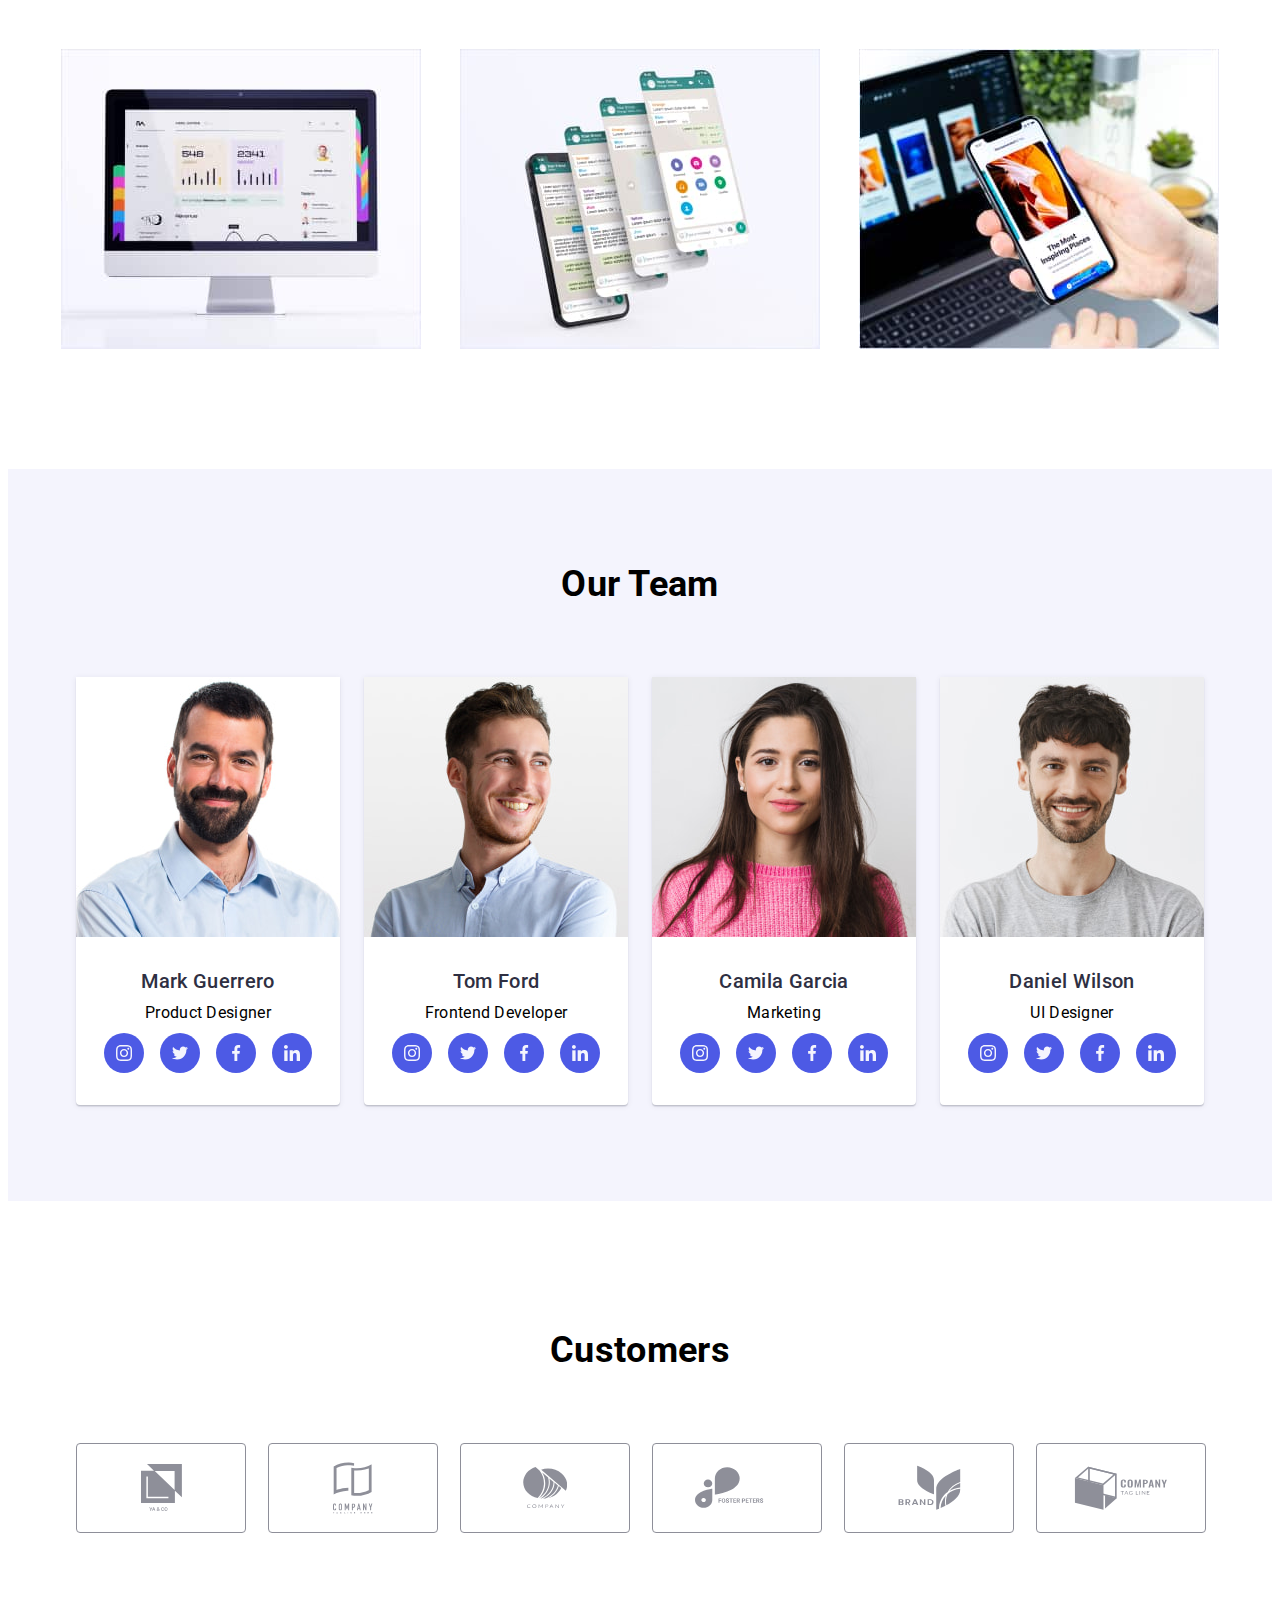
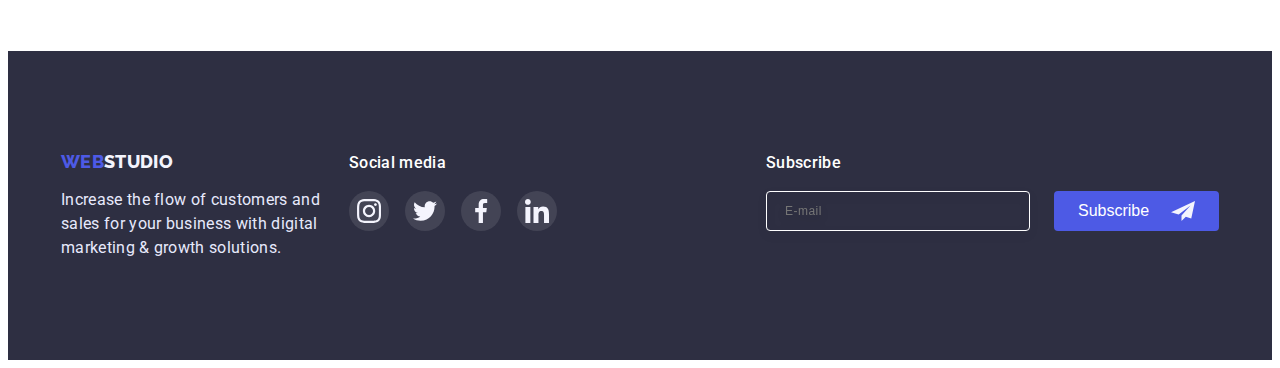
==== commit 5f781376: "add favicon" ====
--- a/index.html
+++ b/index.html
@@ -5,6 +5,7 @@
     <meta http-equiv="X-UA-Compatible" content="IE=edge" />
     <meta name="viewport" content="width=device-width, initial-scale=1.0" />
     <title>Webstudio</title>
+    <link rel="icon" type="image/png" href="./images//favicon.ico" />
     <link rel="preconnect" href="https://fonts.googleapis.com" />
     <link rel="preconnect" href="https://fonts.gstatic.com" crossorigin />
     <link
@@ -55,7 +56,7 @@
           type="button"
           aria-expanded="false"
         >
-          <svg width="40" height="40" aria-label="mobile menu">
+          <svg width="32" height="22" aria-label="mobile menu">
             <use
               class="icon-menu"
               href="./images/icons.svg#icon-menu-burger"
@@ -204,6 +205,7 @@
             <li class="item">
               <img
                 class="image"
+                srcset="./images/dekstop.jpg 1x, ./images/dekstop@2x.jpg 2x"
                 src="./images/dekstop.jpg"
                 alt="Monitor"
                 width="360"
@@ -212,6 +214,7 @@
             <li class="item">
               <img
                 class="image"
+                srcset="./images/api.jpg 1x, ./images/api@2x.jpg 2x"
                 src="./images/api.jpg"
                 alt="Phones"
                 width="360"
@@ -220,6 +223,7 @@
             <li class="item">
               <img
                 class="image"
+                srcset="./images/design.jpg 1x, ./images/design@2x.jpg 2x"
                 src="./images/design.jpg"
                 alt="Synchronization"
                 width="360"
@@ -237,6 +241,10 @@
             <li class="team-card">
               <img
                 class="image"
+                srcset="
+                  ./images/photo-mark-guerrero.jpg    1x,
+                  ./images/photo-mark-guerrero@2x.jpg 2x
+                "
                 src="./images/photo-mark-guerrero.jpg"
                 alt="photo-mark-guerrero"
                 width="264"
@@ -279,6 +287,10 @@
             <li class="team-card">
               <img
                 class="image"
+                srcset="
+                  ./images/photo-tom-ford.jpg    1x,
+                  ./images/photo-tom-ford@2x.jpg 2x
+                "
                 src="./images/photo-tom-ford.jpg"
                 alt="photo-tom-ford"
                 width="264"
@@ -321,6 +333,10 @@
             <li class="team-card">
               <img
                 class="image"
+                srcset="
+                  ./images/photo-camila-garcia.jpg    1x,
+                  ./images/photo-camila-garcia@2x.jpg 2x
+                "
                 src="./images/photo-camila-garcia.jpg"
                 alt="photo-camila-garcia"
                 width="264"
@@ -363,6 +379,10 @@
             <li class="team-card">
               <img
                 class="image"
+                srcset="
+                  ./images/photo-daniel-wilson.jpg    1x,
+                  ./images/photo-daniel-wilson@2x.jpg 2x
+                "
                 src="./images/photo-daniel-wilson.jpg"
                 alt="photo-daniel-wilson"
                 width="264"
--- a/css/styles.css
+++ b/css/styles.css
@@ -73,12 +73,31 @@
 
 /*Header*/
 
+.page-header {
+  padding-top: 24px;
+  padding-bottom: 24px;
+  border-bottom: 1px solid var(--bg-color-light-secondary);
+  box-shadow: 0px 2px 1px rgba(46, 47, 66, 0.08),
+    0px 1px 1px rgba(46, 47, 66, 0.16), 0px 1px 6px rgba(46, 47, 66, 0.08);
+}
+@media screen and (min-width: 768px) and (max-width: 1199px) {
+  .page-header {
+    padding-top: 16px;
+    padding-bottom: 16px;
+  }
+}
+
 /*desktop-menu*/
 .menu-desktop {
   display: flex;
   align-items: center;
   justify-content: space-between;
   width: 100%;
+}
+@media screen and (min-width: 1200px) {
+  .menu-desktop {
+    justify-content: flex-start;
+  }
 }
 @media screen and (max-width: 767px) {
   .nav-desktop,
@@ -86,10 +105,15 @@
     display: none;
   }
 }
-@media screen and (msn-width: 768px) {
+@media screen and (min-width: 768px) {
   .nav-desktop,
   .auth-desktop {
     display: block;
+  }
+}
+@media screen and (min-width: 1200px) {
+  .auth-desktop {
+    margin-left: auto;
   }
 }
 .site-nav,
@@ -100,8 +124,11 @@
   .auth-nav {
     flex-direction: column;
     row-gap: 12px;
-  }
-}
+    padding: 0;
+    margin: 0;
+  }
+}
+
 .site-nav .link {
   position: relative;
   display: block;
@@ -114,7 +141,7 @@
 }
 .site-nav .link.current::after {
   position: absolute;
-  bottom: 0;
+  bottom: -24px;
   left: 0;
   content: "";
   width: 100%;
@@ -140,6 +167,13 @@
   font-style: normal;
   text-decoration: none;
   transition: color 250ms cubic-bezier(0.4, 0, 0.2, 1);
+}
+@media screen and (min-width: 768px) and (max-width: 1199px) {
+  .auth-nav .link {
+    font-weight: 400;
+    font-size: 12px;
+    line-height: 1.17;
+  }
 }
 .auth-nav .link:focus,
 .auth-nav .link:hover {
@@ -155,11 +189,7 @@
   text-transform: uppercase;
   text-decoration: none;
 }
-@media screen and (min-width: 768px) {
-  .logo {
-    margin-right: 120px;
-  }
-}
+
 @media screen and (min-width: 1200px) {
   .logo {
     margin-right: 76px;
@@ -192,8 +222,8 @@
   height: 100%;
   padding: 40px;
   padding-right: 35px;
-  background-color: rgba(46, 47, 66, 0.4);
-  opacity: 0;
+  background-color: var(--bg-color-main);
+  opacity: 1;
   visibility: hidden;
   pointer-events: none;
 
@@ -214,20 +244,16 @@
   }
 }
 .menu-mobile > .container {
-  position: fixed;
-  top: 0;
-  right: 0;
+  min-width: 328px;
+  width: 100%;
   height: 100%;
-  min-width: 328px;
-  max-height: 796px;
   display: flex;
   flex-direction: column;
   justify-content: space-between;
-  background-color: var(--bg-color-main);
-}
-
-.mobile-nav,
-.auth-nav {
+}
+
+.menu-mobile .mobile-nav,
+.menu-mobile .auth-nav {
   padding-top: 40px;
   padding-bottom: 40px;
 }
@@ -277,6 +303,17 @@
   background-size: cover;
   background-position: center;
 }
+@media (min-device-pixel-ratio: 2),
+  (min-resolution: 192dpi),
+  (min-resolution: 2dppx) {
+  .hero-section {
+    background-image: linear-gradient(
+        rgba(46, 47, 66, 0.7),
+        rgba(46, 47, 66, 0.7)
+      ),
+      url(../images/people-office@2x.jpg);
+  }
+}
 
 @media screen and (min-width: 768px) {
   .hero-section {
@@ -356,7 +393,6 @@
 @media screen and (min-width: 768px) {
   .features-list {
     flex-direction: row;
-    /* justify-content: center; */
     flex-wrap: wrap;
     column-gap: 24px;
   }
@@ -719,6 +755,150 @@
 .social-link.inverted:hover,
 .social-link.inverted:focus {
   background-color: var(--bg-color-hover-footer);
+}
+
+/*PORTFOLIO*/
+.portfolio {
+  padding-top: 48px;
+  padding-bottom: 48px;
+}
+@media screen and (min-width: 768px) {
+  .portfolio {
+    padding-top: 64px;
+    padding-bottom: 96px;
+  }
+}
+@media screen and (min-width: 1200px) {
+  .portfolio {
+    padding-top: 100px;
+    padding-bottom: 120px;
+  }
+}
+
+.filters {
+  display: flex;
+  justify-content: flex-start;
+  flex-wrap: wrap;
+  column-gap: 24px;
+  row-gap: 16px;
+  margin-bottom: 48px;
+}
+@media screen and (min-width: 768px) {
+  .filters {
+    display: flex;
+    justify-content: center;
+    flex-wrap: nowrap;
+    margin-bottom: 64px;
+  }
+}
+@media screen and (min-width: 1200px) {
+  .filters {
+    margin-bottom: 72px;
+  }
+}
+
+.filters .button {
+  padding: 12px 24px;
+  background-color: var(--bg-color-light-primary);
+  border: 1px solid var(--bg-color-light-secondary);
+  border-radius: 4px;
+  color: var(--logo-color-accent);
+  font-family: inherit;
+  font-weight: 500;
+  font-size: 16px;
+  line-height: 1.5;
+
+  transition-property: background-color, border-color, color, box-shadow;
+  transition-duration: 250ms;
+  transition-timing-function: cubic-bezier(0.4, 0, 0.2, 1);
+}
+.filters .button:focus,
+.filters .button:hover {
+  background-color: var(--bg-color-hover);
+  border-color: var(--bg-color-hover);
+  box-shadow: 0px 3px 1px rgba(0, 0, 0, 0.1), 0px 2px 1px rgba(0, 0, 0, 0.08),
+    0px 2px 2px rgba(0, 0, 0, 0.12);
+  color: var(--title-color-inverted);
+  cursor: pointer;
+}
+
+.portfolio-list {
+  display: flex;
+  flex-wrap: wrap;
+  column-gap: 24px;
+  row-gap: 48px;
+}
+
+.portfolio-item {
+  width: 100%;
+}
+@media screen and (min-width: 768px) {
+  .portfolio-item {
+    width: 356px;
+  }
+}
+
+@media screen and (min-width: 1200px) {
+  .portfolio-item {
+    width: 360px;
+  }
+}
+
+.portfolio-link {
+  display: block;
+  width: 100%;
+  border: 1px solid var(--bg-color-light-secondary);
+  text-decoration: none;
+
+  transition: box-shadow 250ms cubic-bezier(0.4, 0, 0.2, 1);
+}
+
+.portfolio-link:hover {
+  opacity: 1;
+  box-shadow: 0px 1px 6px rgba(46, 47, 66, 0.08),
+    0px 1px 1px rgba(46, 47, 66, 0.16), 0px 2px 1px rgba(46, 47, 66, 0.08);
+}
+
+.card-thumb {
+  position: relative;
+  overflow: hidden;
+}
+
+.portfolio-image {
+  display: block;
+  width: 100%;
+  border-color: transparent;
+}
+
+.overlay {
+  position: absolute;
+  top: 0;
+  left: 0;
+  width: 100%;
+  height: 100%;
+  transform: translateY(100%);
+
+  padding: 32px 40px;
+  margin-bottom: 0;
+
+  color: var(--logo-color-light);
+  background-color: var(--bg-color-accent);
+
+  opacity: 0;
+
+  transition-property: opacity, transform;
+  transition-duration: 250ms;
+  transition-timing-function: cubic-bezier(0.4, 0, 0.2, 1);
+}
+
+.portfolio-link:hover .overlay,
+.portfolio-link:focus .overlay {
+  transform: translateY(0);
+  opacity: 1;
+}
+
+.portfolio-item .card-label {
+  color: var(--text-color-primary);
 }
 
 /*Modal*/
